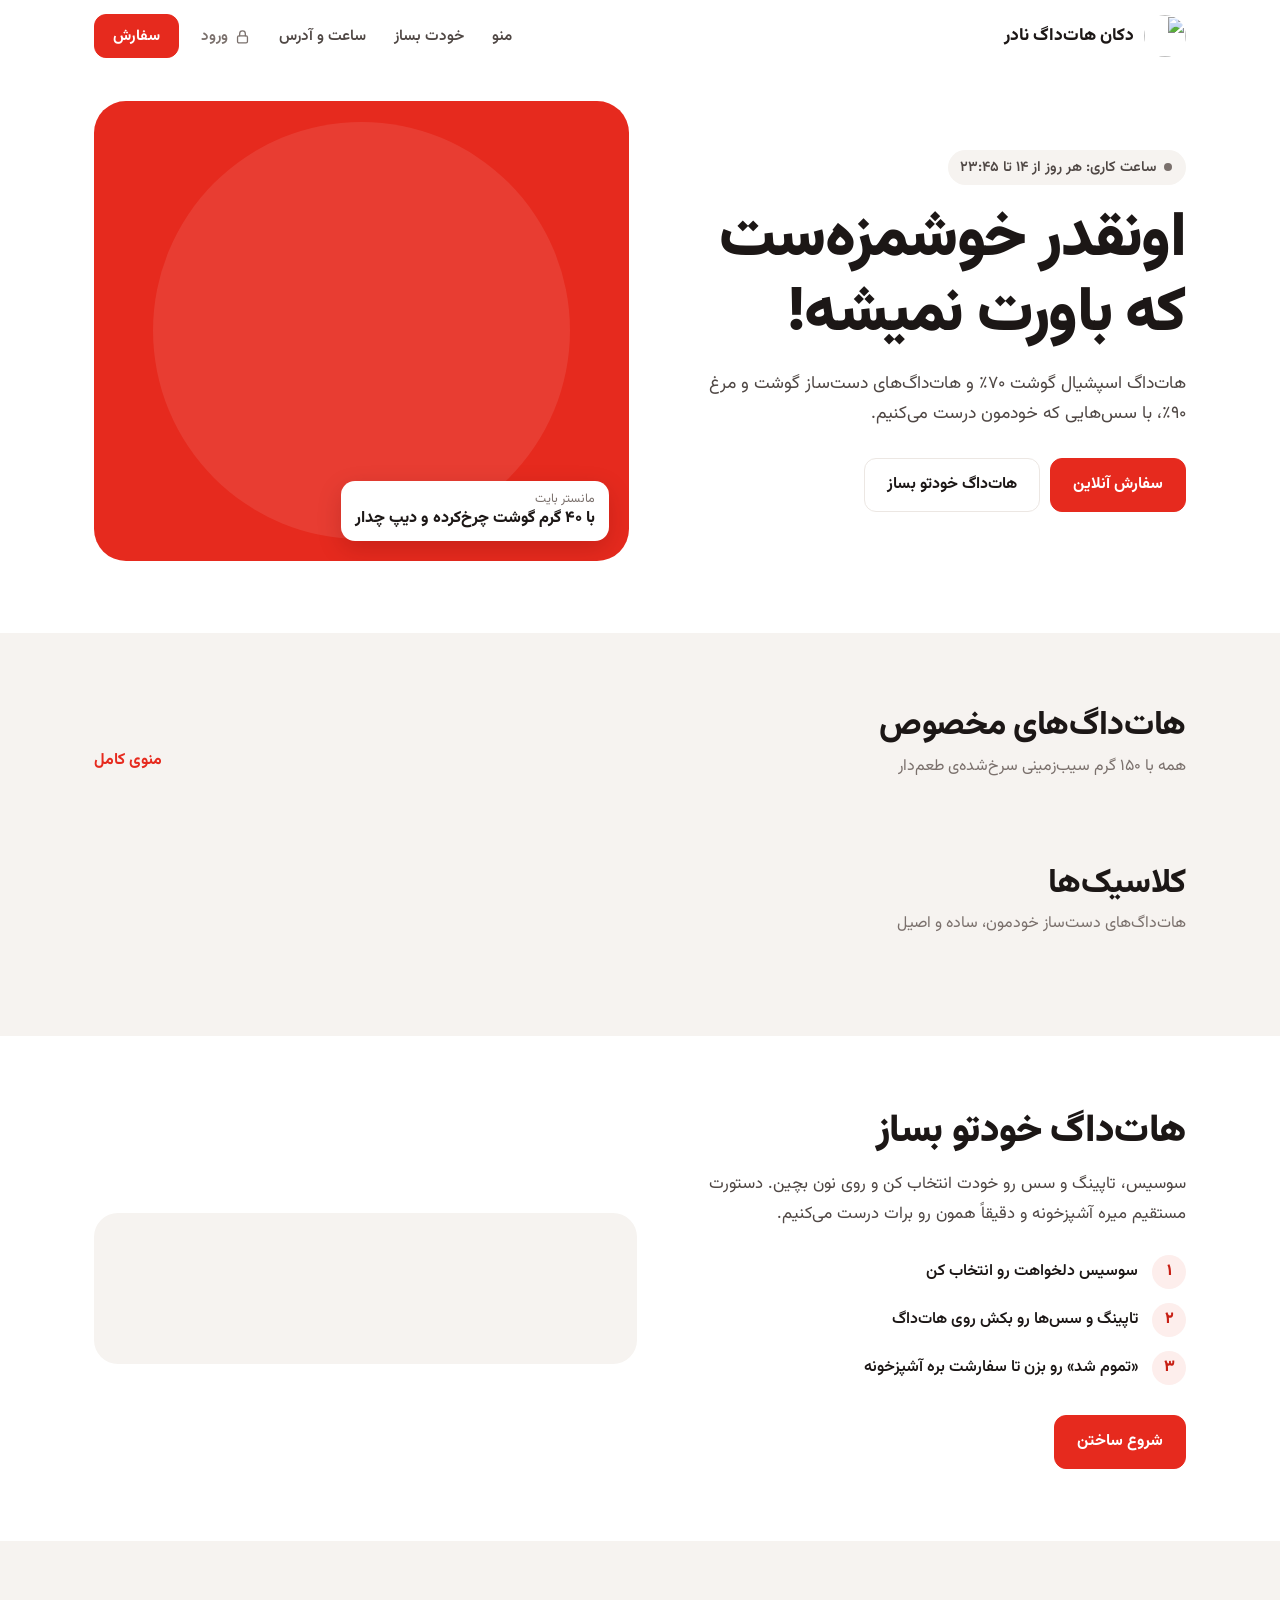
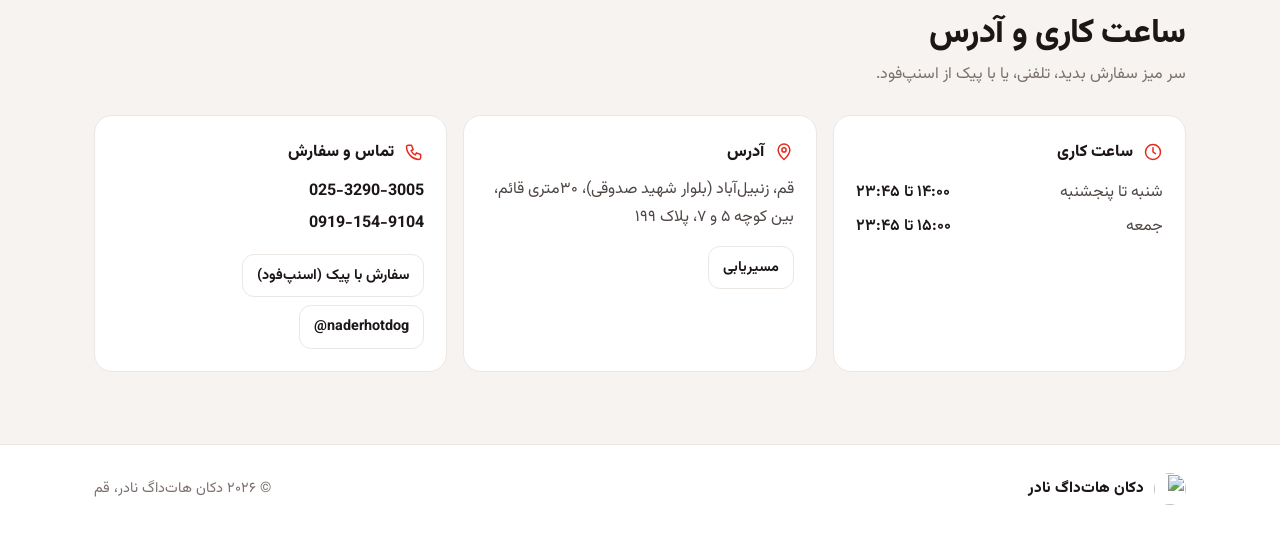
==== public/index.html @ ff84153f "New minimal modern design Co-Authored-By: Claude Opus 5.5 <noreply@anthropic.com> Claude-Session: h" ====
<!doctype html>
<html lang="fa" dir="rtl">
<head>
<meta charset="utf-8">
<meta name="viewport" content="width=device-width, initial-scale=1">
<title>دکان هات‌داگ نادر | Nader Hotdog Shop — قم</title>
<meta name="description" content="دکان هات‌داگ نادر، قم — اسموک داگ، چدار اسلم، مانستر بایت، لاوا داگ و هات‌داگ‌های دست‌ساز گوشت ۹۰٪. منو، قیمت‌ها و سفارش آنلاین؛ هر روز از ساعت ۱۴.">
<meta name="theme-color" content="#ffffff">
<link rel="icon" href="/img/logo.png">
<link rel="preconnect" href="https://fonts.googleapis.com"><link rel="preconnect" href="https://fonts.gstatic.com" crossorigin>
<link href="https://fonts.googleapis.com/css2?family=Vazirmatn:wght@400;500;600;700;800;900&display=swap" rel="stylesheet">
<style>
  :root{--red:#E62A1E;--red-d:#C71F14;--red-50:#FDEEEC;--ink:#1C1716;--ink-2:#4F4744;--muted:#7A706C;--line:#ECE7E3;--surface:#F6F3F0;--bg:#fff;--green:#1F8A4C}
  *{box-sizing:border-box;margin:0;padding:0}
  html{scroll-behavior:smooth;scroll-padding-top:80px}
  body{font-family:"Vazirmatn",system-ui,sans-serif;background:var(--bg);color:var(--ink);line-height:1.75;-webkit-font-smoothing:antialiased;overflow-x:clip}
  a{color:inherit}
  :focus-visible{outline:2px solid var(--red);outline-offset:3px;border-radius:8px}
  .wrap{max-width:1140px;margin:0 auto;padding:0 24px}
  svg.i{width:20px;height:20px;flex:none;fill:none;stroke:currentColor;stroke-width:1.8;stroke-linecap:round;stroke-linejoin:round}

  /* header */
  header{position:sticky;top:0;z-index:30;background:rgba(255,255,255,.9);backdrop-filter:saturate(1.4) blur(12px);-webkit-backdrop-filter:saturate(1.4) blur(12px);border-bottom:1px solid transparent;transition:border-color .2s}
  header.scrolled{border-bottom-color:var(--line)}
  header .wrap{display:flex;align-items:center;justify-content:space-between;height:72px;gap:16px}
  .logo{display:flex;align-items:center;gap:10px;text-decoration:none;font-weight:800;font-size:1.08rem;white-space:nowrap}
  .logo img{width:42px;height:42px;border-radius:50%}
  nav{display:flex;gap:4px;align-items:center}
  nav a{text-decoration:none;font-weight:600;font-size:.95rem;color:var(--ink-2);padding:8px 12px;border-radius:10px;white-space:nowrap}
  nav a:hover{color:var(--ink);background:var(--surface)}
  nav .signin{display:inline-flex;align-items:center;gap:6px;color:var(--muted)}
  nav .signin svg{width:17px;height:17px}

  .btn{display:inline-flex;align-items:center;justify-content:center;gap:8px;text-decoration:none;font-weight:700;font-size:1rem;border-radius:12px;padding:12px 22px;min-height:48px;border:1px solid var(--line);background:var(--bg);color:var(--ink);transition:background .15s,border-color .15s,transform .1s;white-space:nowrap}
  .btn:hover{background:var(--surface);border-color:#DDD5CF}
  .btn:active{transform:scale(.98)}
  .btn.fill{background:var(--red);border-color:var(--red);color:#fff}
  .btn.fill:hover{background:var(--red-d);border-color:var(--red-d)}
  nav .btn{min-height:40px;padding:8px 18px;font-size:.95rem;margin-inline-start:6px;color:#fff}
  @media (max-width:860px){nav a.nl{display:none}}
  @media (max-width:520px){nav .signin span{display:none} .logo{font-size:.98rem} .logo img{width:36px;height:36px} .wrap{padding:0 16px}}

  /* hero */
  .hero{padding:28px 0 72px}
  .hero .wrap{display:grid;grid-template-columns:1fr 1.05fr;gap:48px;align-items:center}
  .status{display:inline-flex;align-items:center;gap:8px;font-weight:600;font-size:.9rem;color:var(--ink-2);background:var(--surface);border-radius:999px;padding:5px 14px 5px 12px}
  .status i{width:8px;height:8px;border-radius:50%;background:var(--muted);flex:none}
  .status.open i{background:var(--green);box-shadow:0 0 0 4px rgba(31,138,76,.15)}
  .hero h1{font-size:clamp(2.3rem,5vw,3.9rem);font-weight:900;line-height:1.2;letter-spacing:-.02em;margin:18px 0 16px}
  .hero p{font-size:1.1rem;color:var(--ink-2);max-width:31em}
  .hero .btns{display:flex;gap:10px;flex-wrap:wrap;margin-top:28px}
  .hero-art{position:relative;background:var(--red);border-radius:32px;aspect-ratio:1/0.86;overflow:hidden;display:flex;align-items:center;justify-content:center}
  .hero-art::before{content:"";position:absolute;width:78%;aspect-ratio:1;border-radius:50%;background:rgba(255,255,255,.09)}
  .hero-art svg{position:relative;width:108%;max-width:none;transform:rotate(-14deg);filter:drop-shadow(0 18px 18px rgba(80,0,0,.28))}
  .hero-art .tag{position:absolute;bottom:20px;inset-inline-start:20px;background:#fff;border-radius:14px;padding:10px 14px;line-height:1.4;box-shadow:0 8px 24px rgba(80,0,0,.2)}
  .hero-art .tag small{display:block;color:var(--muted);font-size:.78rem}
  .hero-art .tag b{font-weight:800}
  @media (max-width:860px){
    .hero{padding-top:12px}
    .hero .wrap{grid-template-columns:1fr;gap:28px}
    .hero-art{order:-1;border-radius:24px}
    .hero .btns .btn{flex:1}
  }

  /* sections */
  section{padding:72px 0}
  .shead{display:flex;align-items:flex-end;justify-content:space-between;gap:8px 16px;margin-bottom:26px;flex-wrap:wrap}
  .shead h2{font-size:clamp(1.6rem,3vw,2.1rem);font-weight:800;letter-spacing:-.01em;line-height:1.3}
  .shead p{color:var(--muted);margin-top:4px}
  .more{display:inline-flex;align-items:center;gap:6px;text-decoration:none;font-weight:700;color:var(--red);white-space:nowrap;padding:6px 0}
  .more:hover{text-decoration:underline}
  .alt{background:var(--surface)}

  .dogs{display:grid;grid-template-columns:repeat(4,1fr);gap:20px}
  @media (max-width:1000px){.dogs{grid-template-columns:repeat(3,1fr)}}
  @media (max-width:720px){.dogs{grid-template-columns:repeat(2,1fr);gap:12px}}
  .dog{display:flex;flex-direction:column;text-decoration:none;background:var(--bg);border-radius:18px;padding:10px;border:1px solid var(--line);transition:border-color .15s,box-shadow .2s}
  .dog:hover{border-color:#DDD5CF;box-shadow:0 10px 30px rgba(28,23,22,.07)}
  .alt .dog{border-color:transparent}
  .pic{background:var(--surface);border-radius:12px;aspect-ratio:4/3;display:flex;align-items:center;justify-content:center;overflow:hidden}
  .alt .pic{background:#FBF1EF}
  .pic svg{width:112%;max-width:none;transform:rotate(-16deg)}
  .dog h3{font-size:1.08rem;font-weight:800;margin:12px 4px 2px}
  .dog .tops{color:var(--muted);font-size:.86rem;line-height:1.7;margin:0 4px;flex:1}
  .dog .price{font-weight:700;margin:10px 4px 2px;font-size:.98rem}
  .dog.soldout{opacity:.5}
  .dog.soldout .price{color:var(--muted)}
  @media (max-width:520px){.dog{padding:8px;border-radius:14px}.dog h3{font-size:.98rem}.dog .tops{font-size:.8rem}.dog .price{font-size:.9rem}}

  /* build your own */
  .builder .wrap{display:grid;grid-template-columns:1fr 1.1fr;gap:56px;align-items:center}
  .builder h2{font-size:clamp(1.7rem,3.2vw,2.4rem);font-weight:900;line-height:1.3;letter-spacing:-.01em}
  .builder .lead{color:var(--ink-2);margin-top:12px;font-size:1.05rem}
  .steps{list-style:none;display:grid;gap:14px;margin:26px 0 30px;counter-reset:s}
  .steps li{display:flex;gap:14px;align-items:center;font-weight:600;counter-increment:s}
  .steps li::before{content:counter(s,persian);flex:none;width:34px;height:34px;border-radius:50%;background:var(--red-50);color:var(--red-d);font-weight:800;display:flex;align-items:center;justify-content:center}
  .board{position:relative;background:var(--surface);border-radius:24px;padding:28px 18px 18px}
  .board svg{width:100%;display:block}
  .board .now{text-align:center;font-weight:700;font-size:.95rem;color:var(--ink-2);min-height:1.7em;margin-top:6px}
  .chips{display:flex;flex-wrap:wrap;gap:6px;justify-content:center;margin-top:10px;min-height:64px;align-content:flex-start}
  .chips span{background:var(--bg);border-radius:999px;padding:3px 12px;font-weight:600;font-size:.8rem;color:var(--ink-2);animation:pop .3s ease-out}
  @keyframes pop{from{transform:translateY(4px);opacity:0}to{transform:none;opacity:1}}
  .drop{animation:drop .45s cubic-bezier(.3,1.4,.5,1)}
  @keyframes drop{0%{transform:translateY(-60px);opacity:0}100%{transform:none;opacity:1}}
  .squeeze{stroke-dasharray:900;stroke-dashoffset:900;animation:sq .8s ease-out forwards}
  @keyframes sq{to{stroke-dashoffset:0}}
  @media (max-width:860px){.builder .wrap{grid-template-columns:1fr;gap:28px}.builder .b-stage{order:-1}.builder .btn{width:100%}}

  /* visit */
  .visit{display:grid;grid-template-columns:repeat(3,1fr);gap:16px}
  @media (max-width:860px){.visit{grid-template-columns:1fr}}
  .visit > div{border:1px solid var(--line);border-radius:18px;padding:22px}
  .visit h3{display:flex;align-items:center;gap:10px;font-size:1.02rem;font-weight:800;margin-bottom:10px}
  .visit h3 svg{color:var(--red)}
  .visit p{color:var(--ink-2)}
  .visit table{border-collapse:collapse;width:100%;color:var(--ink-2)}
  .visit td{padding:3px 0}
  .visit td:last-child{text-align:left;font-weight:600;color:var(--ink)}
  .visit tr.today td{color:var(--red-d);font-weight:700}
  .visit a.l{color:var(--ink);font-weight:700;text-decoration:none;display:inline-block;padding:2px 0}
  .visit a.l:hover{color:var(--red)}
  .visit .acts{display:flex;gap:8px;flex-wrap:wrap;margin-top:14px}
  .visit .acts .btn{min-height:40px;padding:8px 14px;font-size:.9rem}

  footer{border-top:1px solid var(--line);padding:28px 0;color:var(--muted);font-size:.9rem}
  footer .wrap{display:flex;justify-content:space-between;align-items:center;gap:16px;flex-wrap:wrap}
  footer .logo{font-size:.95rem;color:var(--ink)}
  footer .logo img{width:32px;height:32px}
  footer nav a{font-size:.88rem;padding:4px 8px}

  /* phone: always-visible order button */
  .mobile-cta{display:none}
  @media (max-width:860px){
    .mobile-cta{display:flex;position:fixed;inset-inline:12px;bottom:12px;z-index:40;box-shadow:0 10px 30px rgba(198,31,20,.3);border-radius:14px;min-height:54px;font-size:1.05rem;transform:translateY(130%);transition:transform .25s}
    .mobile-cta.show{transform:none}
    body{padding-bottom:76px}
  }
  @media (prefers-reduced-motion:reduce){*{animation:none!important;transition:none!important}.squeeze{stroke-dashoffset:0}html{scroll-behavior:auto}}
</style>
</head>
<body>

<header id="hdr">
  <div class="wrap">
    <a class="logo" href="/"><img src="/img/logo.png" alt="">دکان هات‌داگ نادر</a>
    <nav aria-label="منوی اصلی">
      <a class="nl" href="#dogs">منو</a>
      <a class="nl" href="#build">خودت بساز</a>
      <a class="nl" href="#visit">ساعت و آدرس</a>
      <a class="signin" href="/panel" title="ورود کارکنان"><svg class="i" viewBox="0 0 24 24"><rect x="5" y="11" width="14" height="10" rx="2"/><path d="M8 11V8a4 4 0 0 1 8 0v3"/></svg><span>ورود</span></a>
      <a class="btn fill" href="/menu">سفارش</a>
    </nav>
  </div>
</header>

<main>
<section class="hero">
  <div class="wrap">
    <div>
      <span class="status" id="status"><i></i><span>ساعت کاری: هر روز از ۱۴ تا ۲۳:۴۵</span></span>
      <h1>اونقدر خوشمزه‌ست که باورت نمیشه!</h1>
      <p>هات‌داگ اسپشیال گوشت ۷۰٪ و هات‌داگ‌های دست‌ساز گوشت و مرغ ۹۰٪، با سس‌هایی که خودمون درست می‌کنیم.</p>
      <div class="btns">
        <a class="btn fill" href="/menu">سفارش آنلاین</a>
        <a class="btn" href="/build">هات‌داگ خودتو بساز</a>
      </div>
    </div>
    <div class="hero-art" aria-hidden="true">
      <div id="heroDog"></div>
      <div class="tag"><small>مانستر بایت</small><b id="heroPrice">با ۴۰ گرم گوشت چرخ‌کرده و دیپ چدار</b></div>
    </div>
  </div>
</section>

<section class="alt" id="dogs">
  <div class="wrap">
    <div class="shead">
      <div><h2>هات‌داگ‌های مخصوص</h2><p>همه با ۱۵۰ گرم سیب‌زمینی سرخ‌شده‌ی طعم‌دار</p></div>
      <a class="more" href="/menu?view=1">منوی کامل</a>
    </div>
    <div class="dogs" id="dogGrid"></div>
    <div class="shead" style="margin-top:56px">
      <div><h2>کلاسیک‌ها</h2><p>هات‌داگ‌های دست‌ساز خودمون، ساده و اصیل</p></div>
    </div>
    <div class="dogs" id="classicGrid"></div>
  </div>
</section>

<section class="builder" id="build">
  <div class="wrap">
    <div>
      <h2>هات‌داگ خودتو بساز</h2>
      <p class="lead">سوسیس، تاپینگ و سس رو خودت انتخاب کن و روی نون بچین. دستورت مستقیم میره آشپزخونه و دقیقاً همون رو برات درست می‌کنیم.</p>
      <ol class="steps">
        <li>سوسیس دلخواهت رو انتخاب کن</li>
        <li>تاپینگ و سس‌ها رو بکش روی هات‌داگ</li>
        <li>«تموم شد» رو بزن تا سفارشت بره آشپزخونه</li>
      </ol>
      <a class="btn fill" href="/build">شروع ساختن</a>
    </div>
    <div class="b-stage" aria-hidden="true">
      <div class="board"><div id="liveDog"></div><div class="now" id="liveNow"></div><div class="chips" id="liveChips"></div></div>
    </div>
  </div>
</section>

<section class="alt" id="visit">
  <div class="wrap">
    <div class="shead"><div><h2>ساعت کاری و آدرس</h2><p>سر میز سفارش بدید، تلفنی، یا با پیک از اسنپ‌فود.</p></div></div>
    <div class="visit">
      <div style="background:#fff">
        <h3><svg class="i" viewBox="0 0 24 24"><circle cx="12" cy="12" r="9"/><path d="M12 7v5l3 2"/></svg>ساعت کاری</h3>
        <table><tr data-d="sat-thu"><td>شنبه تا پنجشنبه</td><td>۱۴:۰۰ تا ۲۳:۴۵</td></tr><tr data-d="fri"><td>جمعه</td><td>۱۵:۰۰ تا ۲۳:۴۵</td></tr></table>
      </div>
      <div style="background:#fff">
        <h3><svg class="i" viewBox="0 0 24 24"><path d="M12 21s-7-6.2-7-11.5A7 7 0 0 1 19 9.5C19 14.8 12 21 12 21z"/><circle cx="12" cy="9.5" r="2.5"/></svg>آدرس</h3>
        <p>قم، زنبیل‌آباد (بلوار شهید صدوقی)، ۳۰متری قائم، بین کوچه ۵ و ۷، پلاک ۱۹۹</p>
        <div class="acts"><a class="btn" href="https://www.google.com/maps/search/?api=1&query=%D9%82%D9%85%D8%8C+%D8%A8%D9%84%D9%88%D8%A7%D8%B1+%D8%B4%D9%87%DB%8C%D8%AF+%D8%B5%D8%AF%D9%88%D9%82%DB%8C%D8%8C+%DB%B3%DB%B0%D9%85%D8%AA%D8%B1%DB%8C+%D9%82%D8%A7%D8%A6%D9%85" target="_blank" rel="noopener">مسیریابی</a></div>
      </div>
      <div style="background:#fff">
        <h3><svg class="i" viewBox="0 0 24 24"><path d="M5 4h4l2 5-2.5 1.5a11 11 0 0 0 5 5L15 13l5 2v4a2 2 0 0 1-2 2A16 16 0 0 1 3 6a2 2 0 0 1 2-2"/></svg>تماس و سفارش</h3>
        <a class="l" href="tel:02532903005" dir="ltr">025-3290-3005</a><br>
        <a class="l" href="tel:09191549104" dir="ltr">0919-154-9104</a>
        <div class="acts">
          <a class="btn" href="https://snappfood.ir/restaurant/menu/%D9%87%D8%A7%D8%AA_%D8%AF%D8%A7%DA%AF_%D9%86%D8%A7%D8%AF%D8%B1-r-xdw1n2/" target="_blank" rel="noopener">سفارش با پیک (اسنپ‌فود)</a>
          <a class="btn" href="https://instagram.com/naderhotdog" target="_blank" rel="noopener" dir="ltr">@naderhotdog</a>
        </div>
      </div>
    </div>
  </div>
</section>
</main>

<footer>
  <div class="wrap">
    <a class="logo" href="/"><img src="/img/logo.png" alt="">دکان هات‌داگ نادر</a>
    <span>© ۲۰۲۶ دکان هات‌داگ نادر، قم</span>
  </div>
</footer>

<a class="btn fill mobile-cta" id="mcta" href="/menu">دیدن منو و سفارش</a>

<script src="/dogart.js"></script>
<script>
(async function(){
  const fa = n => String(n).replace(/\d/g, d => '۰۱۲۳۴۵۶۷۸۹'[d]);
  const D = DogArt;
  document.getElementById('heroDog').innerHTML = D.svg(D.look('monsterbite'));

  // header line + phone order button appear once the page is scrolled
  const hdr = document.getElementById('hdr'), mcta = document.getElementById('mcta');
  const onScroll = () => { hdr.classList.toggle('scrolled', scrollY > 8); mcta.classList.toggle('show', scrollY > 420); };
  addEventListener('scroll', onScroll, { passive: true }); onScroll();

  // open / closed right now (Qom time). Sat–Thu 14:00–23:45, Fri 15:00–23:45
  (function(){
    try {
      const p = Object.fromEntries(new Intl.DateTimeFormat('en-US', { timeZone: 'Asia/Tehran', weekday: 'short', hour: '2-digit', minute: '2-digit', hourCycle: 'h23' }).formatToParts(new Date()).map(x => [x.type, x.value]));
      const fri = p.weekday === 'Fri', m = (+p.hour) * 60 + (+p.minute), open = fri ? 900 : 840, close = 1425;
      const el = document.getElementById('status'), t = el.querySelector('span');
      document.querySelector(`.visit tr[data-d="${fri ? 'fri' : 'sat-thu'}"]`).classList.add('today');
      if (m >= open && m < close) { el.classList.add('open'); t.textContent = 'الان بازیم، تا ساعت ۲۳:۴۵'; }
      else t.textContent = m < open ? `امروز از ساعت ${fa(fri ? 15 : 14)} باز می‌کنیم` : 'الان بسته‌ایم؛ فردا از ساعت ۱۴ (جمعه‌ها ۱۵)';
    } catch(e) {}
  })();

  // ---- live "build your own" demo ----
  (function live(){
    const box = document.getElementById('liveDog'), now = document.getElementById('liveNow'), chips = document.getElementById('liveChips');
    const NAMES = { plain: 'نان مخصوص هات‌داگ', regular: 'هات‌داگ اسپشیال ۷۰٪', beef: 'دست‌ساز گوسفندی ۹۰٪', chicken: 'مرغ دست‌ساز ۹۰٪', cheesy: 'مرغ پنیری',
      bacon: 'بیکن', pepperoni: 'پپرونی', mince: 'گوشت چرخ‌کرده', mozzarella: 'موزارلا دودی', pizzacheese: 'پنیر پیتزا', caramelonion: 'پیاز کاراملی',
      house: 'سس دست‌ساز', cheddar: 'دیپ چدار', bbq: 'سس باربیکیو', mustard: 'سس خردل', pickle: 'سس خیارشور', jalapeno: 'سس هالاپینو' };
    const TOPS = ['bacon', 'pepperoni', 'mince', 'mozzarella', 'pizzacheese', 'caramelonion'], SAUCE = ['house', 'cheddar', 'bbq', 'mustard', 'pickle', 'jalapeno'];
    const pickN = (arr, n) => arr.slice().sort(() => Math.random() - .5).slice(0, n);
    const reduce = matchMedia('(prefers-reduced-motion: reduce)').matches;
    let recipe, step, timer;
    const newRecipe = () => ({ bun: 'plain', sausage: pickN(['regular', 'regular', 'beef', 'chicken', 'cheesy'], 1)[0],
      layers: pickN(TOPS, 2 + (Math.random() * 2 | 0)).concat(pickN(SAUCE, 1 + (Math.random() * 2 | 0))) });
    function draw(k){
      const id = 'L', r = recipe;
      let o = D.defs(r.bun, k < 0 ? 'regular' : r.sausage, id) + '<ellipse cx="200" cy="220" rx="170" ry="9" fill="#000" opacity=".1"/>' + D.bunBack(r.bun, id);
      if (k >= 0) o += `<g class="${k === 0 ? 'drop' : ''}">${D.sausageArt(r.sausage, id)}</g>`;
      const shown = r.layers.slice(0, Math.max(0, k));
      D.layout(shown).forEach((p, i) => { const last = i === shown.length - 1, isS = D.SAUCES.has(p.id);
        o += `<g class="${last && !isS ? 'drop' : ''}">${D.piece(p.id, p.x, p.y, i * 17 + 5, null, last && isS)}</g>`; });
      o += D.bunFront(r.bun, id);
      box.innerHTML = `<svg viewBox="0 40 400 192" xmlns="http://www.w3.org/2000/svg">${o}</svg>`;
    }
    function tick(){
      if (step === -1) { recipe = newRecipe(); chips.innerHTML = ''; }
      const total = recipe.layers.length;
      draw(step);
      const key = step === -1 ? recipe.bun : step === 0 ? recipe.sausage : recipe.layers[step - 1];
      now.textContent = step > total ? 'آماده‌ست!' : NAMES[key];
      if (step <= total) chips.insertAdjacentHTML('beforeend', `<span>${NAMES[key]}</span>`);
      step = step > total ? -1 : step + 1;
      timer = setTimeout(tick, step === -1 ? 2600 : 1000);
    }
    recipe = newRecipe();
    if (reduce) { draw(recipe.layers.length); return; }
    step = -1; tick();
    document.addEventListener('visibilitychange', () => { clearTimeout(timer); if (!document.hidden) timer = setTimeout(tick, 600); });
  })();

  let menu;
  try { menu = await (await fetch('/api/menu')).json(); } catch(e) { return; }
  const money = p => fa(p.toLocaleString('en-US')).replace(/,/g, '٬') + ' ' + (menu.currency || 'تومان');
  // Short topping list: drop what every sandwich has (bread, fries, the base hotdog).
  const tops = d => (d.desc || '').split('،').map(x => x.trim().replace(/^[۰-۹0-9]+ ?گرم /, '').replace(/^یک عدد /, ''))
    .filter(x => x && !/^(نان|سیب|هات[‌ ]?داگ اسپشیال|هات[‌ ]?داگ سرخ|سوسیس هات)/.test(x)).join('، ');
  const card = d => { const off = d.available === false;
    return `<a class="dog ${off ? 'soldout' : ''}" href="/menu?view=1#c-${d.cat}">
      <div class="pic">${D.svg(D.look(d.id))}</div>
      <h3>${d.name}</h3><div class="tops">${tops(d)}</div>
      <div class="price">${off ? 'فعلاً تموم شده' : d.price ? money(d.price) : ''}</div></a>`; };
  const of = c => menu.items.filter(i => i.cat === c);
  const mb = menu.items.find(i => i.id === 'monsterbite'); if (mb && mb.price && mb.available !== false) document.getElementById('heroPrice').textContent = money(mb.price);
  const specials = of('special').length ? of('special') : menu.items.filter(i => i.cat === 'hotdog');
  document.getElementById('dogGrid').innerHTML = specials.map(card).join('');
  const classics = of('classic');
  if (classics.length) document.getElementById('classicGrid').innerHTML = classics.map(card).join('');
  else { document.getElementById('classicGrid').previousElementSibling.remove(); document.getElementById('classicGrid').remove(); }
})();
</script>
</body>
</html>
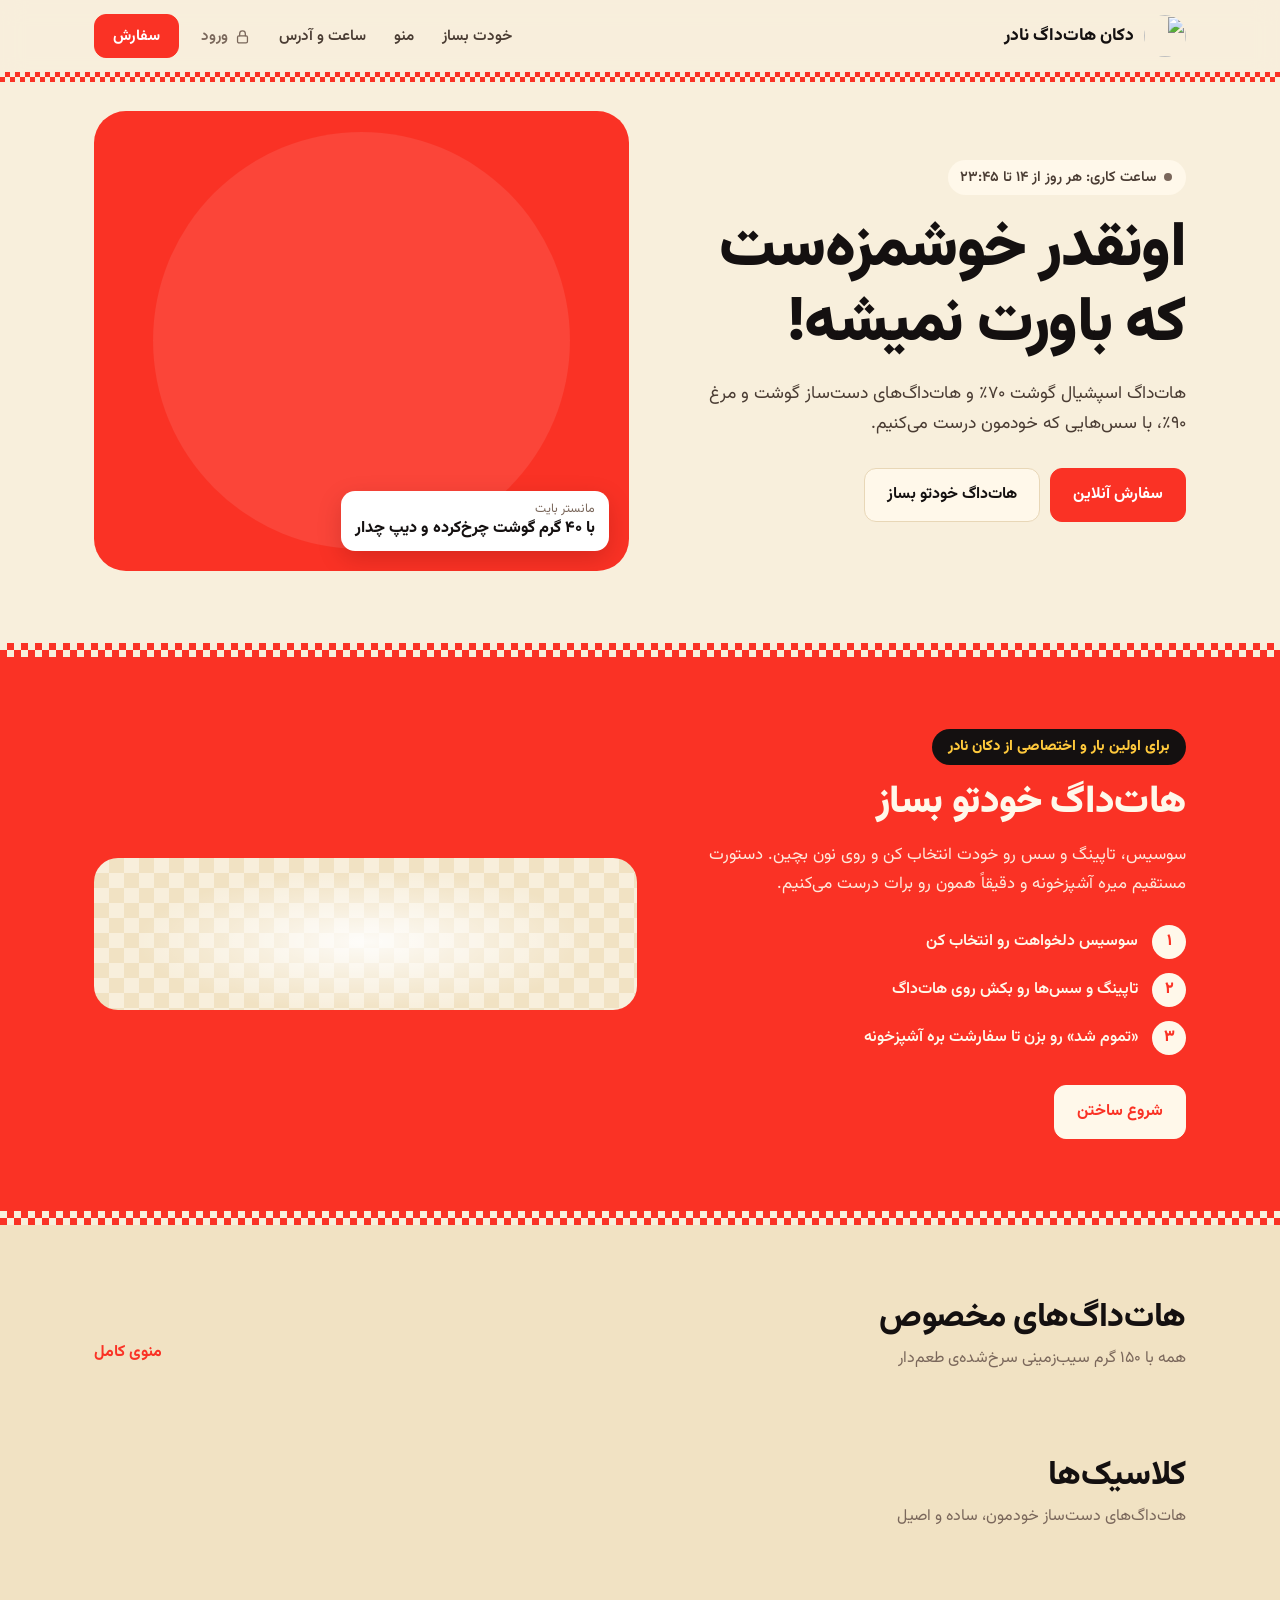
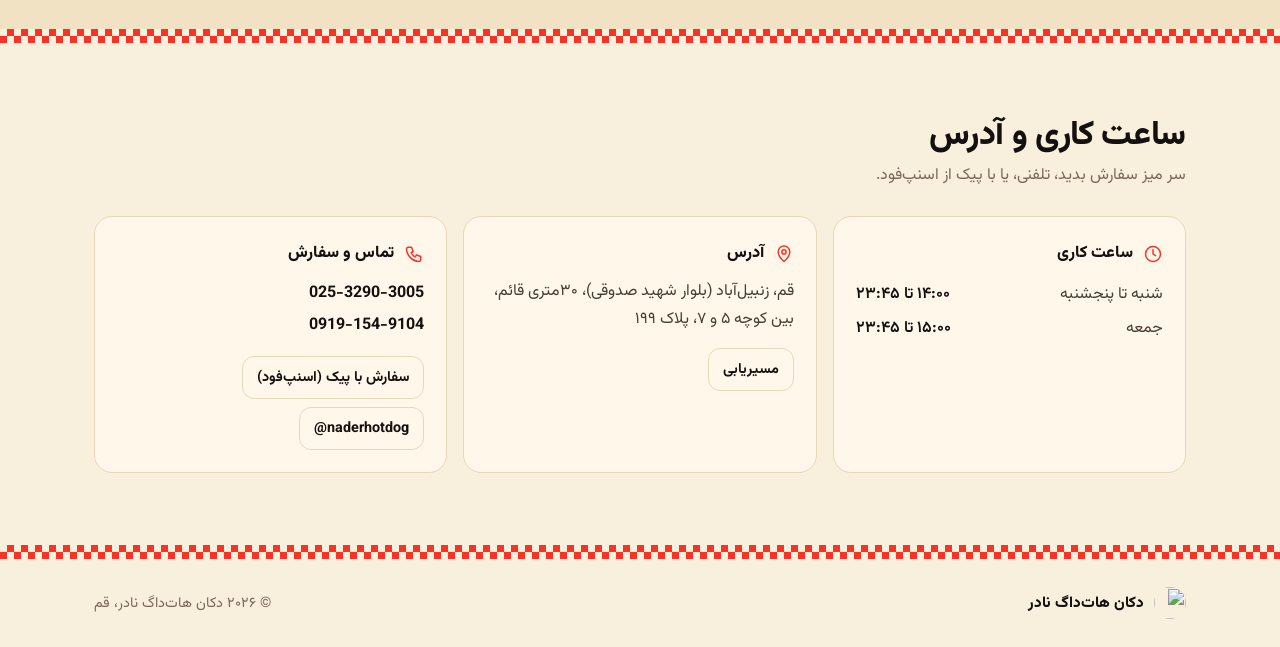
==== commit d59eee82: "Bring back cream + checker theme; build-your-own before menu Co-Authored-By: Claude Opus 5.5 <norepl" ====
--- a/public/index.html
+++ b/public/index.html
@@ -10,7 +10,8 @@
 <link rel="preconnect" href="https://fonts.googleapis.com"><link rel="preconnect" href="https://fonts.gstatic.com" crossorigin>
 <link href="https://fonts.googleapis.com/css2?family=Vazirmatn:wght@400;500;600;700;800;900&display=swap" rel="stylesheet">
 <style>
-  :root{--red:#E62A1E;--red-d:#C71F14;--red-50:#FDEEEC;--ink:#1C1716;--ink-2:#4F4744;--muted:#7A706C;--line:#ECE7E3;--surface:#F6F3F0;--bg:#fff;--green:#1F8A4C}
+  :root{--red:#FA3225;--red-d:#D9241A;--red-50:#FFE1D9;--ink:#141010;--ink-2:#4A3C33;--muted:#7A675B;--line:#E8D7B7;--surface:#F1E2C3;--bg:#F8EFDC;--paper:#FFF8EA;--green:#1F8A4C;--yellow:#FFC93C}
+  .checker{height:14px;background:repeating-conic-gradient(var(--red) 0 25%,var(--bg) 0 50%) 0 0/14px 14px}
   *{box-sizing:border-box;margin:0;padding:0}
   html{scroll-behavior:smooth;scroll-padding-top:80px}
   body{font-family:"Vazirmatn",system-ui,sans-serif;background:var(--bg);color:var(--ink);line-height:1.75;-webkit-font-smoothing:antialiased;overflow-x:clip}
@@ -20,19 +21,20 @@
   svg.i{width:20px;height:20px;flex:none;fill:none;stroke:currentColor;stroke-width:1.8;stroke-linecap:round;stroke-linejoin:round}
 
   /* header */
-  header{position:sticky;top:0;z-index:30;background:rgba(255,255,255,.9);backdrop-filter:saturate(1.4) blur(12px);-webkit-backdrop-filter:saturate(1.4) blur(12px);border-bottom:1px solid transparent;transition:border-color .2s}
-  header.scrolled{border-bottom-color:var(--line)}
+  header{position:sticky;top:0;z-index:30;background:rgba(248,239,220,.94);backdrop-filter:saturate(1.4) blur(12px);-webkit-backdrop-filter:saturate(1.4) blur(12px);border-bottom:1px solid transparent;transition:border-color .2s}
+  header.scrolled{border-bottom-color:transparent}
+  header .checker{height:10px;background-size:10px 10px}
   header .wrap{display:flex;align-items:center;justify-content:space-between;height:72px;gap:16px}
   .logo{display:flex;align-items:center;gap:10px;text-decoration:none;font-weight:800;font-size:1.08rem;white-space:nowrap}
   .logo img{width:42px;height:42px;border-radius:50%}
   nav{display:flex;gap:4px;align-items:center}
   nav a{text-decoration:none;font-weight:600;font-size:.95rem;color:var(--ink-2);padding:8px 12px;border-radius:10px;white-space:nowrap}
-  nav a:hover{color:var(--ink);background:var(--surface)}
+  nav a:hover{color:var(--red)}
   nav .signin{display:inline-flex;align-items:center;gap:6px;color:var(--muted)}
   nav .signin svg{width:17px;height:17px}
 
-  .btn{display:inline-flex;align-items:center;justify-content:center;gap:8px;text-decoration:none;font-weight:700;font-size:1rem;border-radius:12px;padding:12px 22px;min-height:48px;border:1px solid var(--line);background:var(--bg);color:var(--ink);transition:background .15s,border-color .15s,transform .1s;white-space:nowrap}
-  .btn:hover{background:var(--surface);border-color:#DDD5CF}
+  .btn{display:inline-flex;align-items:center;justify-content:center;gap:8px;text-decoration:none;font-weight:700;font-size:1rem;border-radius:12px;padding:12px 22px;min-height:48px;border:1px solid var(--line);background:var(--paper);color:var(--ink);transition:background .15s,border-color .15s,transform .1s;white-space:nowrap}
+  .btn:hover{background:var(--surface);border-color:var(--line)}
   .btn:active{transform:scale(.98)}
   .btn.fill{background:var(--red);border-color:var(--red);color:#fff}
   .btn.fill:hover{background:var(--red-d);border-color:var(--red-d)}
@@ -43,7 +45,7 @@
   /* hero */
   .hero{padding:28px 0 72px}
   .hero .wrap{display:grid;grid-template-columns:1fr 1.05fr;gap:48px;align-items:center}
-  .status{display:inline-flex;align-items:center;gap:8px;font-weight:600;font-size:.9rem;color:var(--ink-2);background:var(--surface);border-radius:999px;padding:5px 14px 5px 12px}
+  .status{display:inline-flex;align-items:center;gap:8px;font-weight:600;font-size:.9rem;color:var(--ink-2);background:var(--paper);border-radius:999px;padding:5px 14px 5px 12px}
   .status i{width:8px;height:8px;border-radius:50%;background:var(--muted);flex:none}
   .status.open i{background:var(--green);box-shadow:0 0 0 4px rgba(31,138,76,.15)}
   .hero h1{font-size:clamp(2.3rem,5vw,3.9rem);font-weight:900;line-height:1.2;letter-spacing:-.02em;margin:18px 0 16px}
@@ -51,14 +53,16 @@
   .hero .btns{display:flex;gap:10px;flex-wrap:wrap;margin-top:28px}
   .hero-art{position:relative;background:var(--red);border-radius:32px;aspect-ratio:1/0.86;overflow:hidden;display:flex;align-items:center;justify-content:center}
   .hero-art::before{content:"";position:absolute;width:78%;aspect-ratio:1;border-radius:50%;background:rgba(255,255,255,.09)}
-  .hero-art svg{position:relative;width:108%;max-width:none;transform:rotate(-14deg);filter:drop-shadow(0 18px 18px rgba(80,0,0,.28))}
+  .hero-art #heroDog{position:relative;width:88%}
+  .hero-art svg{display:block;width:100%;transform:rotate(-14deg);filter:drop-shadow(0 18px 18px rgba(80,0,0,.28))}
   .hero-art .tag{position:absolute;bottom:20px;inset-inline-start:20px;background:#fff;border-radius:14px;padding:10px 14px;line-height:1.4;box-shadow:0 8px 24px rgba(80,0,0,.2)}
   .hero-art .tag small{display:block;color:var(--muted);font-size:.78rem}
   .hero-art .tag b{font-weight:800}
   @media (max-width:860px){
     .hero{padding-top:12px}
     .hero .wrap{grid-template-columns:1fr;gap:28px}
-    .hero-art{order:-1;border-radius:24px}
+    .hero-art{order:-1;border-radius:24px;aspect-ratio:16/10;max-height:440px;width:100%}
+    .hero-art #heroDog{width:min(88%,560px)}
     .hero .btns .btn{flex:1}
   }
 
@@ -74,11 +78,11 @@
   .dogs{display:grid;grid-template-columns:repeat(4,1fr);gap:20px}
   @media (max-width:1000px){.dogs{grid-template-columns:repeat(3,1fr)}}
   @media (max-width:720px){.dogs{grid-template-columns:repeat(2,1fr);gap:12px}}
-  .dog{display:flex;flex-direction:column;text-decoration:none;background:var(--bg);border-radius:18px;padding:10px;border:1px solid var(--line);transition:border-color .15s,box-shadow .2s}
-  .dog:hover{border-color:#DDD5CF;box-shadow:0 10px 30px rgba(28,23,22,.07)}
+  .dog{display:flex;flex-direction:column;text-decoration:none;background:var(--paper);border-radius:18px;padding:10px;border:1px solid var(--line);transition:border-color .15s,box-shadow .2s}
+  .dog:hover{border-color:var(--red);box-shadow:0 10px 30px rgba(28,23,22,.07)}
   .alt .dog{border-color:transparent}
   .pic{background:var(--surface);border-radius:12px;aspect-ratio:4/3;display:flex;align-items:center;justify-content:center;overflow:hidden}
-  .alt .pic{background:#FBF1EF}
+  .alt .pic{background:var(--bg)}
   .pic svg{width:112%;max-width:none;transform:rotate(-16deg)}
   .dog h3{font-size:1.08rem;font-weight:800;margin:12px 4px 2px}
   .dog .tops{color:var(--muted);font-size:.86rem;line-height:1.7;margin:0 4px;flex:1}
@@ -88,17 +92,22 @@
   @media (max-width:520px){.dog{padding:8px;border-radius:14px}.dog h3{font-size:.98rem}.dog .tops{font-size:.8rem}.dog .price{font-size:.9rem}}
 
   /* build your own */
+  .builder{background:var(--red);color:var(--paper)}
+  .builder .lead{color:var(--paper)!important;opacity:.92}
+  .builder .tag{display:inline-block;background:var(--ink);color:var(--yellow);font-weight:800;border-radius:999px;padding:5px 16px;font-size:.92rem;margin-bottom:14px}
+  .builder .btn.fill{background:var(--paper);border-color:var(--paper);color:var(--red)}
+  .builder .btn.fill:hover{background:#fff;border-color:#fff}
   .builder .wrap{display:grid;grid-template-columns:1fr 1.1fr;gap:56px;align-items:center}
   .builder h2{font-size:clamp(1.7rem,3.2vw,2.4rem);font-weight:900;line-height:1.3;letter-spacing:-.01em}
   .builder .lead{color:var(--ink-2);margin-top:12px;font-size:1.05rem}
   .steps{list-style:none;display:grid;gap:14px;margin:26px 0 30px;counter-reset:s}
   .steps li{display:flex;gap:14px;align-items:center;font-weight:600;counter-increment:s}
-  .steps li::before{content:counter(s,persian);flex:none;width:34px;height:34px;border-radius:50%;background:var(--red-50);color:var(--red-d);font-weight:800;display:flex;align-items:center;justify-content:center}
-  .board{position:relative;background:var(--surface);border-radius:24px;padding:28px 18px 18px}
+  .steps li::before{content:counter(s,persian);flex:none;width:34px;height:34px;border-radius:50%;background:var(--paper);color:var(--red);font-weight:800;display:flex;align-items:center;justify-content:center}
+  .board{position:relative;background:radial-gradient(ellipse at 50% 55%,rgba(255,255,255,.85) 0,rgba(255,255,255,0) 60%),repeating-conic-gradient(var(--surface) 0 25%,var(--bg) 0 50%) 0 0/30px 30px;border-radius:24px;padding:28px 18px 18px;color:var(--ink)}
   .board svg{width:100%;display:block}
   .board .now{text-align:center;font-weight:700;font-size:.95rem;color:var(--ink-2);min-height:1.7em;margin-top:6px}
   .chips{display:flex;flex-wrap:wrap;gap:6px;justify-content:center;margin-top:10px;min-height:64px;align-content:flex-start}
-  .chips span{background:var(--bg);border-radius:999px;padding:3px 12px;font-weight:600;font-size:.8rem;color:var(--ink-2);animation:pop .3s ease-out}
+  .chips span{background:var(--paper);border-radius:999px;padding:3px 12px;font-weight:600;font-size:.8rem;color:var(--ink-2);animation:pop .3s ease-out}
   @keyframes pop{from{transform:translateY(4px);opacity:0}to{transform:none;opacity:1}}
   .drop{animation:drop .45s cubic-bezier(.3,1.4,.5,1)}
   @keyframes drop{0%{transform:translateY(-60px);opacity:0}100%{transform:none;opacity:1}}
@@ -122,7 +131,7 @@
   .visit .acts{display:flex;gap:8px;flex-wrap:wrap;margin-top:14px}
   .visit .acts .btn{min-height:40px;padding:8px 14px;font-size:.9rem}
 
-  footer{border-top:1px solid var(--line);padding:28px 0;color:var(--muted);font-size:.9rem}
+  footer{padding:28px 0;color:var(--muted);font-size:.9rem}
   footer .wrap{display:flex;justify-content:space-between;align-items:center;gap:16px;flex-wrap:wrap}
   footer .logo{font-size:.95rem;color:var(--ink)}
   footer .logo img{width:32px;height:32px}
@@ -131,7 +140,7 @@
   /* phone: always-visible order button */
   .mobile-cta{display:none}
   @media (max-width:860px){
-    .mobile-cta{display:flex;position:fixed;inset-inline:12px;bottom:12px;z-index:40;box-shadow:0 10px 30px rgba(198,31,20,.3);border-radius:14px;min-height:54px;font-size:1.05rem;transform:translateY(130%);transition:transform .25s}
+    .mobile-cta{display:flex;position:fixed;inset-inline:12px;bottom:12px;z-index:40;box-shadow:0 10px 30px rgba(120,20,10,.3);border-radius:14px;min-height:54px;font-size:1.05rem;transform:translateY(130%);transition:transform .25s}
     .mobile-cta.show{transform:none}
     body{padding-bottom:76px}
   }
@@ -144,13 +153,14 @@
   <div class="wrap">
     <a class="logo" href="/"><img src="/img/logo.png" alt="">دکان هات‌داگ نادر</a>
     <nav aria-label="منوی اصلی">
+      <a class="nl" href="#build">خودت بساز</a>
       <a class="nl" href="#dogs">منو</a>
-      <a class="nl" href="#build">خودت بساز</a>
       <a class="nl" href="#visit">ساعت و آدرس</a>
       <a class="signin" href="/panel" title="ورود کارکنان"><svg class="i" viewBox="0 0 24 24"><rect x="5" y="11" width="14" height="10" rx="2"/><path d="M8 11V8a4 4 0 0 1 8 0v3"/></svg><span>ورود</span></a>
       <a class="btn fill" href="/menu">سفارش</a>
     </nav>
   </div>
+  <div class="checker"></div>
 </header>
 
 <main>
@@ -172,23 +182,11 @@
   </div>
 </section>
 
-<section class="alt" id="dogs">
-  <div class="wrap">
-    <div class="shead">
-      <div><h2>هات‌داگ‌های مخصوص</h2><p>همه با ۱۵۰ گرم سیب‌زمینی سرخ‌شده‌ی طعم‌دار</p></div>
-      <a class="more" href="/menu?view=1">منوی کامل</a>
-    </div>
-    <div class="dogs" id="dogGrid"></div>
-    <div class="shead" style="margin-top:56px">
-      <div><h2>کلاسیک‌ها</h2><p>هات‌داگ‌های دست‌ساز خودمون، ساده و اصیل</p></div>
-    </div>
-    <div class="dogs" id="classicGrid"></div>
-  </div>
-</section>
-
+<div class="checker"></div>
 <section class="builder" id="build">
   <div class="wrap">
     <div>
+      <span class="tag">برای اولین بار و اختصاصی از دکان نادر</span>
       <h2>هات‌داگ خودتو بساز</h2>
       <p class="lead">سوسیس، تاپینگ و سس رو خودت انتخاب کن و روی نون بچین. دستورت مستقیم میره آشپزخونه و دقیقاً همون رو برات درست می‌کنیم.</p>
       <ol class="steps">
@@ -203,21 +201,37 @@
     </div>
   </div>
 </section>
-
-<section class="alt" id="visit">
+<div class="checker"></div>
+
+<section class="alt" id="dogs">
+  <div class="wrap">
+    <div class="shead">
+      <div><h2>هات‌داگ‌های مخصوص</h2><p>همه با ۱۵۰ گرم سیب‌زمینی سرخ‌شده‌ی طعم‌دار</p></div>
+      <a class="more" href="/menu?view=1">منوی کامل</a>
+    </div>
+    <div class="dogs" id="dogGrid"></div>
+    <div class="shead" style="margin-top:56px">
+      <div><h2>کلاسیک‌ها</h2><p>هات‌داگ‌های دست‌ساز خودمون، ساده و اصیل</p></div>
+    </div>
+    <div class="dogs" id="classicGrid"></div>
+  </div>
+</section>
+<div class="checker"></div>
+
+<section id="visit">
   <div class="wrap">
     <div class="shead"><div><h2>ساعت کاری و آدرس</h2><p>سر میز سفارش بدید، تلفنی، یا با پیک از اسنپ‌فود.</p></div></div>
     <div class="visit">
-      <div style="background:#fff">
+      <div style="background:var(--paper)">
         <h3><svg class="i" viewBox="0 0 24 24"><circle cx="12" cy="12" r="9"/><path d="M12 7v5l3 2"/></svg>ساعت کاری</h3>
         <table><tr data-d="sat-thu"><td>شنبه تا پنجشنبه</td><td>۱۴:۰۰ تا ۲۳:۴۵</td></tr><tr data-d="fri"><td>جمعه</td><td>۱۵:۰۰ تا ۲۳:۴۵</td></tr></table>
       </div>
-      <div style="background:#fff">
+      <div style="background:var(--paper)">
         <h3><svg class="i" viewBox="0 0 24 24"><path d="M12 21s-7-6.2-7-11.5A7 7 0 0 1 19 9.5C19 14.8 12 21 12 21z"/><circle cx="12" cy="9.5" r="2.5"/></svg>آدرس</h3>
         <p>قم، زنبیل‌آباد (بلوار شهید صدوقی)، ۳۰متری قائم، بین کوچه ۵ و ۷، پلاک ۱۹۹</p>
         <div class="acts"><a class="btn" href="https://www.google.com/maps/search/?api=1&query=%D9%82%D9%85%D8%8C+%D8%A8%D9%84%D9%88%D8%A7%D8%B1+%D8%B4%D9%87%DB%8C%D8%AF+%D8%B5%D8%AF%D9%88%D9%82%DB%8C%D8%8C+%DB%B3%DB%B0%D9%85%D8%AA%D8%B1%DB%8C+%D9%82%D8%A7%D8%A6%D9%85" target="_blank" rel="noopener">مسیریابی</a></div>
       </div>
-      <div style="background:#fff">
+      <div style="background:var(--paper)">
         <h3><svg class="i" viewBox="0 0 24 24"><path d="M5 4h4l2 5-2.5 1.5a11 11 0 0 0 5 5L15 13l5 2v4a2 2 0 0 1-2 2A16 16 0 0 1 3 6a2 2 0 0 1 2-2"/></svg>تماس و سفارش</h3>
         <a class="l" href="tel:02532903005" dir="ltr">025-3290-3005</a><br>
         <a class="l" href="tel:09191549104" dir="ltr">0919-154-9104</a>
@@ -232,6 +246,7 @@
 </main>
 
 <footer>
+  <div class="checker" style="margin:-28px 0 28px"></div>
   <div class="wrap">
     <a class="logo" href="/"><img src="/img/logo.png" alt="">دکان هات‌داگ نادر</a>
     <span>© ۲۰۲۶ دکان هات‌داگ نادر، قم</span>
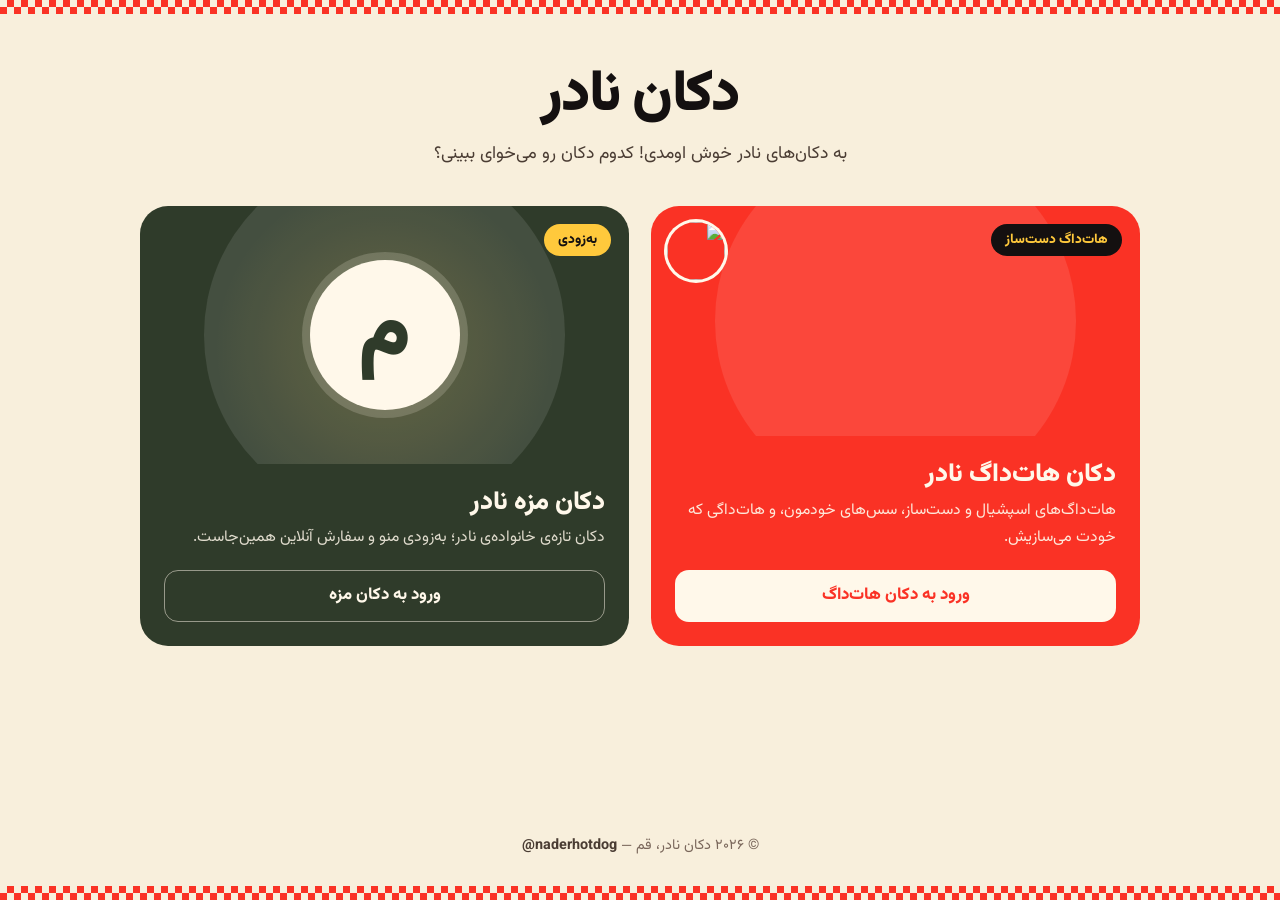
==== commit 3fdc517c: "Add Nader shops landing page; hotdog shop moves to /hotdog Co-Authored-By: Claude Opus 5.5 <noreply@" ====
--- a/public/index.html
+++ b/public/index.html
@@ -2,340 +2,90 @@
 <html lang="fa" dir="rtl">
 <head>
 <meta charset="utf-8">
+<script src="/loader.js"></script>
 <meta name="viewport" content="width=device-width, initial-scale=1">
-<title>دکان هات‌داگ نادر | Nader Hotdog Shop — قم</title>
-<meta name="description" content="دکان هات‌داگ نادر، قم — اسموک داگ، چدار اسلم، مانستر بایت، لاوا داگ و هات‌داگ‌های دست‌ساز گوشت ۹۰٪. منو، قیمت‌ها و سفارش آنلاین؛ هر روز از ساعت ۱۴.">
-<meta name="theme-color" content="#ffffff">
+<title>دکان نادر | Nader Shops — قم</title>
+<meta name="description" content="دکان نادر، قم — دکان هات‌داگ نادر و دکان مزه نادر. دکان مورد نظرتون رو انتخاب کنید و منو رو ببینید.">
+<meta name="theme-color" content="#F8EFDC">
 <link rel="icon" href="/img/logo.png">
 <link rel="preconnect" href="https://fonts.googleapis.com"><link rel="preconnect" href="https://fonts.gstatic.com" crossorigin>
 <link href="https://fonts.googleapis.com/css2?family=Vazirmatn:wght@400;500;600;700;800;900&display=swap" rel="stylesheet">
 <style>
-  :root{--red:#FA3225;--red-d:#D9241A;--red-50:#FFE1D9;--ink:#141010;--ink-2:#4A3C33;--muted:#7A675B;--line:#E8D7B7;--surface:#F1E2C3;--bg:#F8EFDC;--paper:#FFF8EA;--green:#1F8A4C;--yellow:#FFC93C}
-  .checker{height:14px;background:repeating-conic-gradient(var(--red) 0 25%,var(--bg) 0 50%) 0 0/14px 14px}
+  :root{--red:#FA3225;--red-d:#D9241A;--ink:#141010;--ink-2:#4A3C33;--muted:#7A675B;--line:#E8D7B7;--surface:#F1E2C3;--bg:#F8EFDC;--paper:#FFF8EA;--yellow:#FFC93C;--olive:#2F3B2A}
   *{box-sizing:border-box;margin:0;padding:0}
-  html{scroll-behavior:smooth;scroll-padding-top:80px}
-  body{font-family:"Vazirmatn",system-ui,sans-serif;background:var(--bg);color:var(--ink);line-height:1.75;-webkit-font-smoothing:antialiased;overflow-x:clip}
+  body{font-family:"Vazirmatn",system-ui,sans-serif;background:var(--bg);color:var(--ink);line-height:1.75;-webkit-font-smoothing:antialiased;min-height:100vh;display:flex;flex-direction:column}
   a{color:inherit}
   :focus-visible{outline:2px solid var(--red);outline-offset:3px;border-radius:8px}
-  .wrap{max-width:1140px;margin:0 auto;padding:0 24px}
-  svg.i{width:20px;height:20px;flex:none;fill:none;stroke:currentColor;stroke-width:1.8;stroke-linecap:round;stroke-linejoin:round}
+  .checker{height:14px;background:repeating-conic-gradient(var(--red) 0 25%,var(--bg) 0 50%) 0 0/14px 14px;flex:none}
+  main{flex:1;width:100%;max-width:1040px;margin:0 auto;padding:48px 20px 56px}
+  .head{text-align:center;margin-bottom:36px}
+  .head h1{font-size:clamp(2.4rem,6vw,3.6rem);font-weight:900;letter-spacing:-.02em;line-height:1.2}
+  .head p{color:var(--ink-2);font-size:1.1rem;margin-top:8px}
+  .shops{display:grid;grid-template-columns:1fr 1fr;gap:22px}
+  @media (max-width:760px){.shops{grid-template-columns:1fr;gap:16px} main{padding-top:32px}}
+  .shop{position:relative;display:flex;flex-direction:column;text-decoration:none;border-radius:28px;overflow:hidden;min-height:440px;transition:transform .2s,box-shadow .2s}
+  .shop:hover{transform:translateY(-4px);box-shadow:0 18px 40px rgba(20,16,16,.16)}
+  .shop .art{position:relative;flex:1;display:flex;align-items:center;justify-content:center;min-height:220px;overflow:hidden}
+  .shop .art::before{content:"";position:absolute;width:74%;aspect-ratio:1;border-radius:50%;background:rgba(255,255,255,.1)}
+  .shop .body{padding:22px 24px 24px}
+  .shop h2{font-size:1.6rem;font-weight:900;line-height:1.35}
+  .shop p{margin-top:4px;font-size:.98rem}
+  .shop .go{display:flex;align-items:center;justify-content:center;margin-top:18px;min-height:52px;border-radius:14px;font-weight:800;font-size:1.05rem}
+  .shop .badge{position:absolute;top:18px;inset-inline-start:18px;z-index:2;border-radius:999px;padding:4px 14px;font-weight:800;font-size:.85rem}
+  .shop .logo{position:absolute;top:16px;inset-inline-end:16px;z-index:2;width:58px;height:58px;border-radius:50%;box-shadow:0 0 0 3px var(--paper)}
 
-  /* header */
-  header{position:sticky;top:0;z-index:30;background:rgba(248,239,220,.94);backdrop-filter:saturate(1.4) blur(12px);-webkit-backdrop-filter:saturate(1.4) blur(12px);border-bottom:1px solid transparent;transition:border-color .2s}
-  header.scrolled{border-bottom-color:transparent}
-  header .checker{height:10px;background-size:10px 10px}
-  header .wrap{display:flex;align-items:center;justify-content:space-between;height:72px;gap:16px}
-  .logo{display:flex;align-items:center;gap:10px;text-decoration:none;font-weight:800;font-size:1.08rem;white-space:nowrap}
-  .logo img{width:42px;height:42px;border-radius:50%}
-  nav{display:flex;gap:4px;align-items:center}
-  nav a{text-decoration:none;font-weight:600;font-size:.95rem;color:var(--ink-2);padding:8px 12px;border-radius:10px;white-space:nowrap}
-  nav a:hover{color:var(--red)}
-  nav .signin{display:inline-flex;align-items:center;gap:6px;color:var(--muted)}
-  nav .signin svg{width:17px;height:17px}
+  .hot{background:var(--red);color:var(--paper)}
+  .hot .art svg{position:relative;width:82%;transform:rotate(-14deg);filter:drop-shadow(0 16px 16px rgba(80,0,0,.3))}
+  .hot p{opacity:.92}
+  .hot .go{background:var(--paper);color:var(--red)}
+  .hot .badge{background:var(--ink);color:var(--yellow)}
 
-  .btn{display:inline-flex;align-items:center;justify-content:center;gap:8px;text-decoration:none;font-weight:700;font-size:1rem;border-radius:12px;padding:12px 22px;min-height:48px;border:1px solid var(--line);background:var(--paper);color:var(--ink);transition:background .15s,border-color .15s,transform .1s;white-space:nowrap}
-  .btn:hover{background:var(--surface);border-color:var(--line)}
-  .btn:active{transform:scale(.98)}
-  .btn.fill{background:var(--red);border-color:var(--red);color:#fff}
-  .btn.fill:hover{background:var(--red-d);border-color:var(--red-d)}
-  nav .btn{min-height:40px;padding:8px 18px;font-size:.95rem;margin-inline-start:6px;color:#fff}
-  @media (max-width:860px){nav a.nl{display:none}}
-  @media (max-width:520px){nav .signin span{display:none} .logo{font-size:.98rem} .logo img{width:36px;height:36px} .wrap{padding:0 16px}}
+  .mazeh{background:var(--olive);color:var(--paper)}
+  .mazeh .art{background:radial-gradient(circle at 50% 55%,rgba(255,201,60,.18),transparent 60%)}
+  .mazeh .mono{position:relative;width:150px;height:150px;border-radius:50%;background:var(--paper);color:var(--olive);display:flex;align-items:center;justify-content:center;font-size:5.2rem;font-weight:900;line-height:1;box-shadow:0 0 0 8px rgba(255,248,234,.18)}
+  .mazeh p{opacity:.85}
+  .mazeh .go{background:transparent;color:var(--paper);border:1.5px solid rgba(255,248,234,.5)}
+  .mazeh .badge{background:var(--yellow);color:var(--ink)}
 
-  /* hero */
-  .hero{padding:28px 0 72px}
-  .hero .wrap{display:grid;grid-template-columns:1fr 1.05fr;gap:48px;align-items:center}
-  .status{display:inline-flex;align-items:center;gap:8px;font-weight:600;font-size:.9rem;color:var(--ink-2);background:var(--paper);border-radius:999px;padding:5px 14px 5px 12px}
-  .status i{width:8px;height:8px;border-radius:50%;background:var(--muted);flex:none}
-  .status.open i{background:var(--green);box-shadow:0 0 0 4px rgba(31,138,76,.15)}
-  .hero h1{font-size:clamp(2.3rem,5vw,3.9rem);font-weight:900;line-height:1.2;letter-spacing:-.02em;margin:18px 0 16px}
-  .hero p{font-size:1.1rem;color:var(--ink-2);max-width:31em}
-  .hero .btns{display:flex;gap:10px;flex-wrap:wrap;margin-top:28px}
-  .hero-art{position:relative;background:var(--red);border-radius:32px;aspect-ratio:1/0.86;overflow:hidden;display:flex;align-items:center;justify-content:center}
-  .hero-art::before{content:"";position:absolute;width:78%;aspect-ratio:1;border-radius:50%;background:rgba(255,255,255,.09)}
-  .hero-art #heroDog{position:relative;width:88%}
-  .hero-art svg{display:block;width:100%;transform:rotate(-14deg);filter:drop-shadow(0 18px 18px rgba(80,0,0,.28))}
-  .hero-art .tag{position:absolute;bottom:20px;inset-inline-start:20px;background:#fff;border-radius:14px;padding:10px 14px;line-height:1.4;box-shadow:0 8px 24px rgba(80,0,0,.2)}
-  .hero-art .tag small{display:block;color:var(--muted);font-size:.78rem}
-  .hero-art .tag b{font-weight:800}
-  @media (max-width:860px){
-    .hero{padding-top:12px}
-    .hero .wrap{grid-template-columns:1fr;gap:28px}
-    .hero-art{order:-1;border-radius:24px;aspect-ratio:16/10;max-height:440px;width:100%}
-    .hero-art #heroDog{width:min(88%,560px)}
-    .hero .btns .btn{flex:1}
-  }
-
-  /* sections */
-  section{padding:72px 0}
-  .shead{display:flex;align-items:flex-end;justify-content:space-between;gap:8px 16px;margin-bottom:26px;flex-wrap:wrap}
-  .shead h2{font-size:clamp(1.6rem,3vw,2.1rem);font-weight:800;letter-spacing:-.01em;line-height:1.3}
-  .shead p{color:var(--muted);margin-top:4px}
-  .more{display:inline-flex;align-items:center;gap:6px;text-decoration:none;font-weight:700;color:var(--red);white-space:nowrap;padding:6px 0}
-  .more:hover{text-decoration:underline}
-  .alt{background:var(--surface)}
-
-  .dogs{display:grid;grid-template-columns:repeat(4,1fr);gap:20px}
-  @media (max-width:1000px){.dogs{grid-template-columns:repeat(3,1fr)}}
-  @media (max-width:720px){.dogs{grid-template-columns:repeat(2,1fr);gap:12px}}
-  .dog{display:flex;flex-direction:column;text-decoration:none;background:var(--paper);border-radius:18px;padding:10px;border:1px solid var(--line);transition:border-color .15s,box-shadow .2s}
-  .dog:hover{border-color:var(--red);box-shadow:0 10px 30px rgba(28,23,22,.07)}
-  .alt .dog{border-color:transparent}
-  .pic{background:var(--surface);border-radius:12px;aspect-ratio:4/3;display:flex;align-items:center;justify-content:center;overflow:hidden}
-  .alt .pic{background:var(--bg)}
-  .pic svg{width:112%;max-width:none;transform:rotate(-16deg)}
-  .dog h3{font-size:1.08rem;font-weight:800;margin:12px 4px 2px}
-  .dog .tops{color:var(--muted);font-size:.86rem;line-height:1.7;margin:0 4px;flex:1}
-  .dog .price{font-weight:700;margin:10px 4px 2px;font-size:.98rem}
-  .dog.soldout{opacity:.5}
-  .dog.soldout .price{color:var(--muted)}
-  @media (max-width:520px){.dog{padding:8px;border-radius:14px}.dog h3{font-size:.98rem}.dog .tops{font-size:.8rem}.dog .price{font-size:.9rem}}
-
-  /* build your own */
-  .builder{background:var(--red);color:var(--paper)}
-  .builder .lead{color:var(--paper)!important;opacity:.92}
-  .builder .tag{display:inline-block;background:var(--ink);color:var(--yellow);font-weight:800;border-radius:999px;padding:5px 16px;font-size:.92rem;margin-bottom:14px}
-  .builder .btn.fill{background:var(--paper);border-color:var(--paper);color:var(--red)}
-  .builder .btn.fill:hover{background:#fff;border-color:#fff}
-  .builder .wrap{display:grid;grid-template-columns:1fr 1.1fr;gap:56px;align-items:center}
-  .builder h2{font-size:clamp(1.7rem,3.2vw,2.4rem);font-weight:900;line-height:1.3;letter-spacing:-.01em}
-  .builder .lead{color:var(--ink-2);margin-top:12px;font-size:1.05rem}
-  .steps{list-style:none;display:grid;gap:14px;margin:26px 0 30px;counter-reset:s}
-  .steps li{display:flex;gap:14px;align-items:center;font-weight:600;counter-increment:s}
-  .steps li::before{content:counter(s,persian);flex:none;width:34px;height:34px;border-radius:50%;background:var(--paper);color:var(--red);font-weight:800;display:flex;align-items:center;justify-content:center}
-  .board{position:relative;background:radial-gradient(ellipse at 50% 55%,rgba(255,255,255,.85) 0,rgba(255,255,255,0) 60%),repeating-conic-gradient(var(--surface) 0 25%,var(--bg) 0 50%) 0 0/30px 30px;border-radius:24px;padding:28px 18px 18px;color:var(--ink)}
-  .board svg{width:100%;display:block}
-  .board .now{text-align:center;font-weight:700;font-size:.95rem;color:var(--ink-2);min-height:1.7em;margin-top:6px}
-  .chips{display:flex;flex-wrap:wrap;gap:6px;justify-content:center;margin-top:10px;min-height:64px;align-content:flex-start}
-  .chips span{background:var(--paper);border-radius:999px;padding:3px 12px;font-weight:600;font-size:.8rem;color:var(--ink-2);animation:pop .3s ease-out}
-  @keyframes pop{from{transform:translateY(4px);opacity:0}to{transform:none;opacity:1}}
-  .drop{animation:drop .45s cubic-bezier(.3,1.4,.5,1)}
-  @keyframes drop{0%{transform:translateY(-60px);opacity:0}100%{transform:none;opacity:1}}
-  .squeeze{stroke-dasharray:900;stroke-dashoffset:900;animation:sq .8s ease-out forwards}
-  @keyframes sq{to{stroke-dashoffset:0}}
-  @media (max-width:860px){.builder .wrap{grid-template-columns:1fr;gap:28px}.builder .b-stage{order:-1}.builder .btn{width:100%}}
-
-  /* visit */
-  .visit{display:grid;grid-template-columns:repeat(3,1fr);gap:16px}
-  @media (max-width:860px){.visit{grid-template-columns:1fr}}
-  .visit > div{border:1px solid var(--line);border-radius:18px;padding:22px}
-  .visit h3{display:flex;align-items:center;gap:10px;font-size:1.02rem;font-weight:800;margin-bottom:10px}
-  .visit h3 svg{color:var(--red)}
-  .visit p{color:var(--ink-2)}
-  .visit table{border-collapse:collapse;width:100%;color:var(--ink-2)}
-  .visit td{padding:3px 0}
-  .visit td:last-child{text-align:left;font-weight:600;color:var(--ink)}
-  .visit tr.today td{color:var(--red-d);font-weight:700}
-  .visit a.l{color:var(--ink);font-weight:700;text-decoration:none;display:inline-block;padding:2px 0}
-  .visit a.l:hover{color:var(--red)}
-  .visit .acts{display:flex;gap:8px;flex-wrap:wrap;margin-top:14px}
-  .visit .acts .btn{min-height:40px;padding:8px 14px;font-size:.9rem}
-
-  footer{padding:28px 0;color:var(--muted);font-size:.9rem}
-  footer .wrap{display:flex;justify-content:space-between;align-items:center;gap:16px;flex-wrap:wrap}
-  footer .logo{font-size:.95rem;color:var(--ink)}
-  footer .logo img{width:32px;height:32px}
-  footer nav a{font-size:.88rem;padding:4px 8px}
-
-  /* phone: always-visible order button */
-  .mobile-cta{display:none}
-  @media (max-width:860px){
-    .mobile-cta{display:flex;position:fixed;inset-inline:12px;bottom:12px;z-index:40;box-shadow:0 10px 30px rgba(120,20,10,.3);border-radius:14px;min-height:54px;font-size:1.05rem;transform:translateY(130%);transition:transform .25s}
-    .mobile-cta.show{transform:none}
-    body{padding-bottom:76px}
-  }
-  @media (prefers-reduced-motion:reduce){*{animation:none!important;transition:none!important}.squeeze{stroke-dashoffset:0}html{scroll-behavior:auto}}
+  footer{text-align:center;padding:22px 20px 28px;color:var(--muted);font-size:.9rem}
+  footer a{text-decoration:none;font-weight:700;color:var(--ink-2)}
+  @media (prefers-reduced-motion:reduce){.shop{transition:none}.shop:hover{transform:none}}
 </style>
 </head>
 <body>
-
-<header id="hdr">
-  <div class="wrap">
-    <a class="logo" href="/"><img src="/img/logo.png" alt="">دکان هات‌داگ نادر</a>
-    <nav aria-label="منوی اصلی">
-      <a class="nl" href="#build">خودت بساز</a>
-      <a class="nl" href="#dogs">منو</a>
-      <a class="nl" href="#visit">ساعت و آدرس</a>
-      <a class="signin" href="/panel" title="ورود کارکنان"><svg class="i" viewBox="0 0 24 24"><rect x="5" y="11" width="14" height="10" rx="2"/><path d="M8 11V8a4 4 0 0 1 8 0v3"/></svg><span>ورود</span></a>
-      <a class="btn fill" href="/menu">سفارش</a>
-    </nav>
+<div class="checker"></div>
+<main>
+  <div class="head">
+    <h1>دکان نادر</h1>
+    <p>به دکان‌های نادر خوش اومدی! کدوم دکان رو می‌خوای ببینی؟</p>
   </div>
-  <div class="checker"></div>
-</header>
-
-<main>
-<section class="hero">
-  <div class="wrap">
-    <div>
-      <span class="status" id="status"><i></i><span>ساعت کاری: هر روز از ۱۴ تا ۲۳:۴۵</span></span>
-      <h1>اونقدر خوشمزه‌ست که باورت نمیشه!</h1>
-      <p>هات‌داگ اسپشیال گوشت ۷۰٪ و هات‌داگ‌های دست‌ساز گوشت و مرغ ۹۰٪، با سس‌هایی که خودمون درست می‌کنیم.</p>
-      <div class="btns">
-        <a class="btn fill" href="/menu">سفارش آنلاین</a>
-        <a class="btn" href="/build">هات‌داگ خودتو بساز</a>
+  <div class="shops">
+    <a class="shop hot" href="/hotdog">
+      <span class="badge">هات‌داگ دست‌ساز</span>
+      <img class="logo" src="/img/logo.png" alt="">
+      <div class="art" id="hotArt" aria-hidden="true"></div>
+      <div class="body">
+        <h2>دکان هات‌داگ نادر</h2>
+        <p>هات‌داگ‌های اسپشیال و دست‌ساز، سس‌های خودمون، و هات‌داگی که خودت می‌سازیش.</p>
+        <span class="go">ورود به دکان هات‌داگ</span>
       </div>
-    </div>
-    <div class="hero-art" aria-hidden="true">
-      <div id="heroDog"></div>
-      <div class="tag"><small>مانستر بایت</small><b id="heroPrice">با ۴۰ گرم گوشت چرخ‌کرده و دیپ چدار</b></div>
-    </div>
+    </a>
+    <a class="shop mazeh" href="/mazeh">
+      <span class="badge">به‌زودی</span>
+      <div class="art" aria-hidden="true"><div class="mono">م</div></div>
+      <div class="body">
+        <h2>دکان مزه نادر</h2>
+        <p>دکان تازه‌ی خانواده‌ی نادر؛ به‌زودی منو و سفارش آنلاین همین‌جاست.</p>
+        <span class="go">ورود به دکان مزه</span>
+      </div>
+    </a>
   </div>
-</section>
-
+</main>
+<footer>© ۲۰۲۶ دکان نادر، قم — <a href="https://instagram.com/naderhotdog" target="_blank" rel="noopener" dir="ltr">@naderhotdog</a></footer>
 <div class="checker"></div>
-<section class="builder" id="build">
-  <div class="wrap">
-    <div>
-      <span class="tag">برای اولین بار و اختصاصی از دکان نادر</span>
-      <h2>هات‌داگ خودتو بساز</h2>
-      <p class="lead">سوسیس، تاپینگ و سس رو خودت انتخاب کن و روی نون بچین. دستورت مستقیم میره آشپزخونه و دقیقاً همون رو برات درست می‌کنیم.</p>
-      <ol class="steps">
-        <li>سوسیس دلخواهت رو انتخاب کن</li>
-        <li>تاپینگ و سس‌ها رو بکش روی هات‌داگ</li>
-        <li>«تموم شد» رو بزن تا سفارشت بره آشپزخونه</li>
-      </ol>
-      <a class="btn fill" href="/build">شروع ساختن</a>
-    </div>
-    <div class="b-stage" aria-hidden="true">
-      <div class="board"><div id="liveDog"></div><div class="now" id="liveNow"></div><div class="chips" id="liveChips"></div></div>
-    </div>
-  </div>
-</section>
-<div class="checker"></div>
-
-<section class="alt" id="dogs">
-  <div class="wrap">
-    <div class="shead">
-      <div><h2>هات‌داگ‌های مخصوص</h2><p>همه با ۱۵۰ گرم سیب‌زمینی سرخ‌شده‌ی طعم‌دار</p></div>
-      <a class="more" href="/menu?view=1">منوی کامل</a>
-    </div>
-    <div class="dogs" id="dogGrid"></div>
-    <div class="shead" style="margin-top:56px">
-      <div><h2>کلاسیک‌ها</h2><p>هات‌داگ‌های دست‌ساز خودمون، ساده و اصیل</p></div>
-    </div>
-    <div class="dogs" id="classicGrid"></div>
-  </div>
-</section>
-<div class="checker"></div>
-
-<section id="visit">
-  <div class="wrap">
-    <div class="shead"><div><h2>ساعت کاری و آدرس</h2><p>سر میز سفارش بدید، تلفنی، یا با پیک از اسنپ‌فود.</p></div></div>
-    <div class="visit">
-      <div style="background:var(--paper)">
-        <h3><svg class="i" viewBox="0 0 24 24"><circle cx="12" cy="12" r="9"/><path d="M12 7v5l3 2"/></svg>ساعت کاری</h3>
-        <table><tr data-d="sat-thu"><td>شنبه تا پنجشنبه</td><td>۱۴:۰۰ تا ۲۳:۴۵</td></tr><tr data-d="fri"><td>جمعه</td><td>۱۵:۰۰ تا ۲۳:۴۵</td></tr></table>
-      </div>
-      <div style="background:var(--paper)">
-        <h3><svg class="i" viewBox="0 0 24 24"><path d="M12 21s-7-6.2-7-11.5A7 7 0 0 1 19 9.5C19 14.8 12 21 12 21z"/><circle cx="12" cy="9.5" r="2.5"/></svg>آدرس</h3>
-        <p>قم، زنبیل‌آباد (بلوار شهید صدوقی)، ۳۰متری قائم، بین کوچه ۵ و ۷، پلاک ۱۹۹</p>
-        <div class="acts"><a class="btn" href="https://www.google.com/maps/search/?api=1&query=%D9%82%D9%85%D8%8C+%D8%A8%D9%84%D9%88%D8%A7%D8%B1+%D8%B4%D9%87%DB%8C%D8%AF+%D8%B5%D8%AF%D9%88%D9%82%DB%8C%D8%8C+%DB%B3%DB%B0%D9%85%D8%AA%D8%B1%DB%8C+%D9%82%D8%A7%D8%A6%D9%85" target="_blank" rel="noopener">مسیریابی</a></div>
-      </div>
-      <div style="background:var(--paper)">
-        <h3><svg class="i" viewBox="0 0 24 24"><path d="M5 4h4l2 5-2.5 1.5a11 11 0 0 0 5 5L15 13l5 2v4a2 2 0 0 1-2 2A16 16 0 0 1 3 6a2 2 0 0 1 2-2"/></svg>تماس و سفارش</h3>
-        <a class="l" href="tel:02532903005" dir="ltr">025-3290-3005</a><br>
-        <a class="l" href="tel:09191549104" dir="ltr">0919-154-9104</a>
-        <div class="acts">
-          <a class="btn" href="https://snappfood.ir/restaurant/menu/%D9%87%D8%A7%D8%AA_%D8%AF%D8%A7%DA%AF_%D9%86%D8%A7%D8%AF%D8%B1-r-xdw1n2/" target="_blank" rel="noopener">سفارش با پیک (اسنپ‌فود)</a>
-          <a class="btn" href="https://instagram.com/naderhotdog" target="_blank" rel="noopener" dir="ltr">@naderhotdog</a>
-        </div>
-      </div>
-    </div>
-  </div>
-</section>
-</main>
-
-<footer>
-  <div class="checker" style="margin:-28px 0 28px"></div>
-  <div class="wrap">
-    <a class="logo" href="/"><img src="/img/logo.png" alt="">دکان هات‌داگ نادر</a>
-    <span>© ۲۰۲۶ دکان هات‌داگ نادر، قم</span>
-  </div>
-</footer>
-
-<a class="btn fill mobile-cta" id="mcta" href="/menu">دیدن منو و سفارش</a>
-
 <script src="/dogart.js"></script>
 <script>
-(async function(){
-  const fa = n => String(n).replace(/\d/g, d => '۰۱۲۳۴۵۶۷۸۹'[d]);
-  const D = DogArt;
-  document.getElementById('heroDog').innerHTML = D.svg(D.look('monsterbite'));
-
-  // header line + phone order button appear once the page is scrolled
-  const hdr = document.getElementById('hdr'), mcta = document.getElementById('mcta');
-  const onScroll = () => { hdr.classList.toggle('scrolled', scrollY > 8); mcta.classList.toggle('show', scrollY > 420); };
-  addEventListener('scroll', onScroll, { passive: true }); onScroll();
-
-  // open / closed right now (Qom time). Sat–Thu 14:00–23:45, Fri 15:00–23:45
-  (function(){
-    try {
-      const p = Object.fromEntries(new Intl.DateTimeFormat('en-US', { timeZone: 'Asia/Tehran', weekday: 'short', hour: '2-digit', minute: '2-digit', hourCycle: 'h23' }).formatToParts(new Date()).map(x => [x.type, x.value]));
-      const fri = p.weekday === 'Fri', m = (+p.hour) * 60 + (+p.minute), open = fri ? 900 : 840, close = 1425;
-      const el = document.getElementById('status'), t = el.querySelector('span');
-      document.querySelector(`.visit tr[data-d="${fri ? 'fri' : 'sat-thu'}"]`).classList.add('today');
-      if (m >= open && m < close) { el.classList.add('open'); t.textContent = 'الان بازیم، تا ساعت ۲۳:۴۵'; }
-      else t.textContent = m < open ? `امروز از ساعت ${fa(fri ? 15 : 14)} باز می‌کنیم` : 'الان بسته‌ایم؛ فردا از ساعت ۱۴ (جمعه‌ها ۱۵)';
-    } catch(e) {}
-  })();
-
-  // ---- live "build your own" demo ----
-  (function live(){
-    const box = document.getElementById('liveDog'), now = document.getElementById('liveNow'), chips = document.getElementById('liveChips');
-    const NAMES = { plain: 'نان مخصوص هات‌داگ', regular: 'هات‌داگ اسپشیال ۷۰٪', beef: 'دست‌ساز گوسفندی ۹۰٪', chicken: 'مرغ دست‌ساز ۹۰٪', cheesy: 'مرغ پنیری',
-      bacon: 'بیکن', pepperoni: 'پپرونی', mince: 'گوشت چرخ‌کرده', mozzarella: 'موزارلا دودی', pizzacheese: 'پنیر پیتزا', caramelonion: 'پیاز کاراملی',
-      house: 'سس دست‌ساز', cheddar: 'دیپ چدار', bbq: 'سس باربیکیو', mustard: 'سس خردل', pickle: 'سس خیارشور', jalapeno: 'سس هالاپینو' };
-    const TOPS = ['bacon', 'pepperoni', 'mince', 'mozzarella', 'pizzacheese', 'caramelonion'], SAUCE = ['house', 'cheddar', 'bbq', 'mustard', 'pickle', 'jalapeno'];
-    const pickN = (arr, n) => arr.slice().sort(() => Math.random() - .5).slice(0, n);
-    const reduce = matchMedia('(prefers-reduced-motion: reduce)').matches;
-    let recipe, step, timer;
-    const newRecipe = () => ({ bun: 'plain', sausage: pickN(['regular', 'regular', 'beef', 'chicken', 'cheesy'], 1)[0],
-      layers: pickN(TOPS, 2 + (Math.random() * 2 | 0)).concat(pickN(SAUCE, 1 + (Math.random() * 2 | 0))) });
-    function draw(k){
-      const id = 'L', r = recipe;
-      let o = D.defs(r.bun, k < 0 ? 'regular' : r.sausage, id) + '<ellipse cx="200" cy="220" rx="170" ry="9" fill="#000" opacity=".1"/>' + D.bunBack(r.bun, id);
-      if (k >= 0) o += `<g class="${k === 0 ? 'drop' : ''}">${D.sausageArt(r.sausage, id)}</g>`;
-      const shown = r.layers.slice(0, Math.max(0, k));
-      D.layout(shown).forEach((p, i) => { const last = i === shown.length - 1, isS = D.SAUCES.has(p.id);
-        o += `<g class="${last && !isS ? 'drop' : ''}">${D.piece(p.id, p.x, p.y, i * 17 + 5, null, last && isS)}</g>`; });
-      o += D.bunFront(r.bun, id);
-      box.innerHTML = `<svg viewBox="0 40 400 192" xmlns="http://www.w3.org/2000/svg">${o}</svg>`;
-    }
-    function tick(){
-      if (step === -1) { recipe = newRecipe(); chips.innerHTML = ''; }
-      const total = recipe.layers.length;
-      draw(step);
-      const key = step === -1 ? recipe.bun : step === 0 ? recipe.sausage : recipe.layers[step - 1];
-      now.textContent = step > total ? 'آماده‌ست!' : NAMES[key];
-      if (step <= total) chips.insertAdjacentHTML('beforeend', `<span>${NAMES[key]}</span>`);
-      step = step > total ? -1 : step + 1;
-      timer = setTimeout(tick, step === -1 ? 2600 : 1000);
-    }
-    recipe = newRecipe();
-    if (reduce) { draw(recipe.layers.length); return; }
-    step = -1; tick();
-    document.addEventListener('visibilitychange', () => { clearTimeout(timer); if (!document.hidden) timer = setTimeout(tick, 600); });
-  })();
-
-  let menu;
-  try { menu = await (await fetch('/api/menu')).json(); } catch(e) { return; }
-  const money = p => fa(p.toLocaleString('en-US')).replace(/,/g, '٬') + ' ' + (menu.currency || 'تومان');
-  // Short topping list: drop what every sandwich has (bread, fries, the base hotdog).
-  const tops = d => (d.desc || '').split('،').map(x => x.trim().replace(/^[۰-۹0-9]+ ?گرم /, '').replace(/^یک عدد /, ''))
-    .filter(x => x && !/^(نان|سیب|هات[‌ ]?داگ اسپشیال|هات[‌ ]?داگ سرخ|سوسیس هات)/.test(x)).join('، ');
-  const card = d => { const off = d.available === false;
-    return `<a class="dog ${off ? 'soldout' : ''}" href="/menu?view=1#c-${d.cat}">
-      <div class="pic">${D.svg(D.look(d.id))}</div>
-      <h3>${d.name}</h3><div class="tops">${tops(d)}</div>
-      <div class="price">${off ? 'فعلاً تموم شده' : d.price ? money(d.price) : ''}</div></a>`; };
-  const of = c => menu.items.filter(i => i.cat === c);
-  const mb = menu.items.find(i => i.id === 'monsterbite'); if (mb && mb.price && mb.available !== false) document.getElementById('heroPrice').textContent = money(mb.price);
-  const specials = of('special').length ? of('special') : menu.items.filter(i => i.cat === 'hotdog');
-  document.getElementById('dogGrid').innerHTML = specials.map(card).join('');
-  const classics = of('classic');
-  if (classics.length) document.getElementById('classicGrid').innerHTML = classics.map(card).join('');
-  else { document.getElementById('classicGrid').previousElementSibling.remove(); document.getElementById('classicGrid').remove(); }
-})();
+  try { document.getElementById('hotArt').innerHTML = DogArt.svg(DogArt.look('monsterbite')); } catch (e) {}
 </script>
 </body>
 </html>
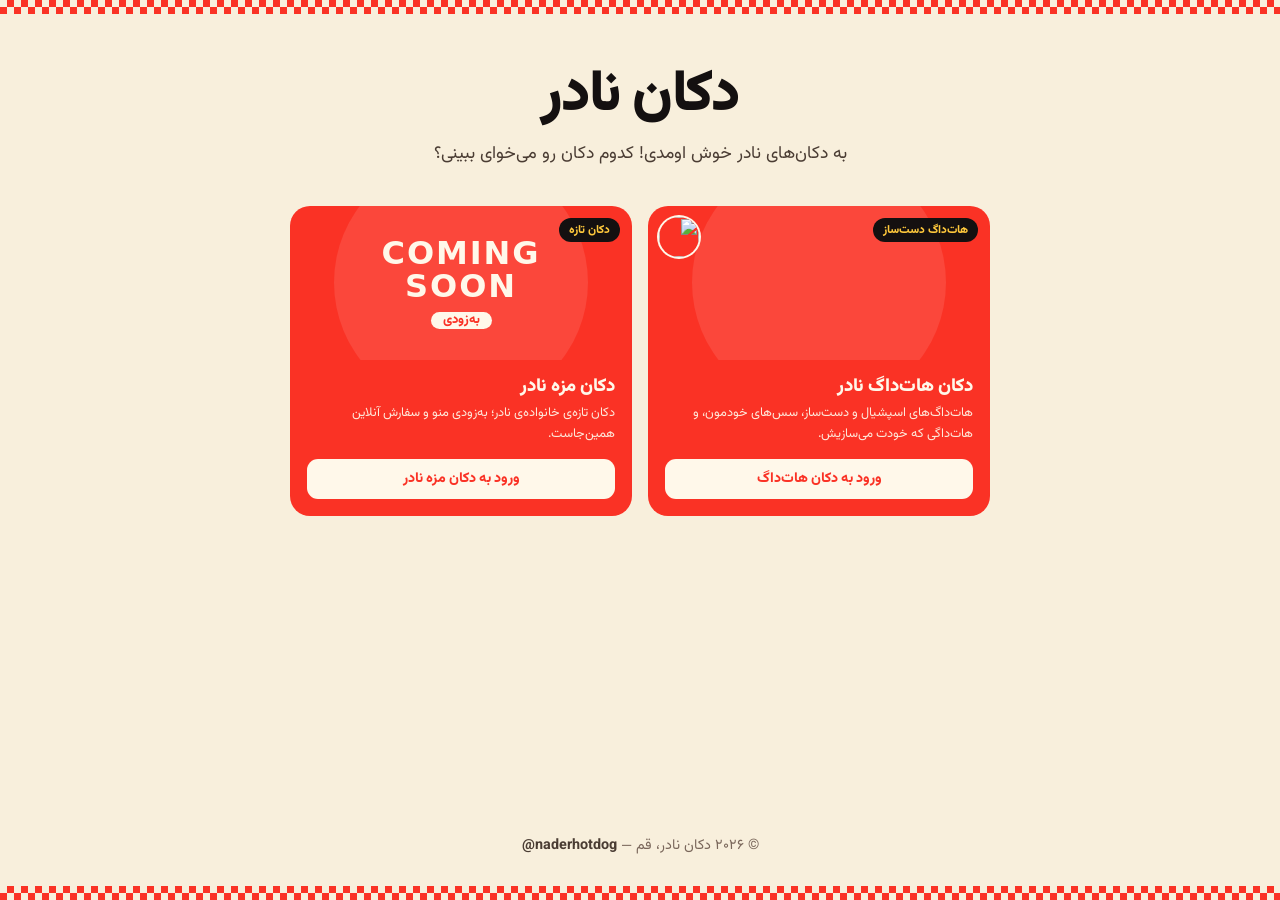
==== commit 4460b655: "Landing: smaller cards, same red theme, Coming Soon for Mazeh Co-Authored-By: Claude Opus 5.5 <norep" ====
--- a/public/index.html
+++ b/public/index.html
@@ -21,31 +21,27 @@
   .head{text-align:center;margin-bottom:36px}
   .head h1{font-size:clamp(2.4rem,6vw,3.6rem);font-weight:900;letter-spacing:-.02em;line-height:1.2}
   .head p{color:var(--ink-2);font-size:1.1rem;margin-top:8px}
-  .shops{display:grid;grid-template-columns:1fr 1fr;gap:22px}
-  @media (max-width:760px){.shops{grid-template-columns:1fr;gap:16px} main{padding-top:32px}}
-  .shop{position:relative;display:flex;flex-direction:column;text-decoration:none;border-radius:28px;overflow:hidden;min-height:440px;transition:transform .2s,box-shadow .2s}
-  .shop:hover{transform:translateY(-4px);box-shadow:0 18px 40px rgba(20,16,16,.16)}
-  .shop .art{position:relative;flex:1;display:flex;align-items:center;justify-content:center;min-height:220px;overflow:hidden}
+  .shops{display:grid;grid-template-columns:1fr 1fr;gap:16px;max-width:700px;margin:0 auto}
+  @media (max-width:640px){.shops{grid-template-columns:1fr;gap:12px;max-width:340px} main{padding-top:32px}}
+  .shop{position:relative;display:flex;flex-direction:column;text-decoration:none;border-radius:20px;overflow:hidden;min-height:308px;transition:transform .2s,box-shadow .2s}
+  .shop:hover{transform:translateY(-3px);box-shadow:0 14px 30px rgba(20,16,16,.16)}
+  .shop .art{position:relative;flex:1;display:flex;align-items:center;justify-content:center;min-height:154px;overflow:hidden}
   .shop .art::before{content:"";position:absolute;width:74%;aspect-ratio:1;border-radius:50%;background:rgba(255,255,255,.1)}
-  .shop .body{padding:22px 24px 24px}
-  .shop h2{font-size:1.6rem;font-weight:900;line-height:1.35}
-  .shop p{margin-top:4px;font-size:.98rem}
-  .shop .go{display:flex;align-items:center;justify-content:center;margin-top:18px;min-height:52px;border-radius:14px;font-weight:800;font-size:1.05rem}
-  .shop .badge{position:absolute;top:18px;inset-inline-start:18px;z-index:2;border-radius:999px;padding:4px 14px;font-weight:800;font-size:.85rem}
-  .shop .logo{position:absolute;top:16px;inset-inline-end:16px;z-index:2;width:58px;height:58px;border-radius:50%;box-shadow:0 0 0 3px var(--paper)}
+  .shop .body{padding:15px 17px 17px}
+  .shop h2{font-size:1.15rem;font-weight:900;line-height:1.35}
+  .shop p{margin-top:3px;font-size:.8rem;line-height:1.7}
+  .shop .go{display:flex;align-items:center;justify-content:center;margin-top:13px;min-height:40px;border-radius:11px;font-weight:800;font-size:.88rem}
+  .shop .badge{position:absolute;top:12px;inset-inline-start:12px;z-index:2;border-radius:999px;padding:2px 10px;font-weight:800;font-size:.72rem}
+  .shop .logo{position:absolute;top:11px;inset-inline-end:11px;z-index:2;width:40px;height:40px;border-radius:50%;box-shadow:0 0 0 2px var(--paper)}
 
-  .hot{background:var(--red);color:var(--paper)}
-  .hot .art svg{position:relative;width:82%;transform:rotate(-14deg);filter:drop-shadow(0 16px 16px rgba(80,0,0,.3))}
-  .hot p{opacity:.92}
-  .hot .go{background:var(--paper);color:var(--red)}
-  .hot .badge{background:var(--ink);color:var(--yellow)}
-
-  .mazeh{background:var(--olive);color:var(--paper)}
-  .mazeh .art{background:radial-gradient(circle at 50% 55%,rgba(255,201,60,.18),transparent 60%)}
-  .mazeh .mono{position:relative;width:150px;height:150px;border-radius:50%;background:var(--paper);color:var(--olive);display:flex;align-items:center;justify-content:center;font-size:5.2rem;font-weight:900;line-height:1;box-shadow:0 0 0 8px rgba(255,248,234,.18)}
-  .mazeh p{opacity:.85}
-  .mazeh .go{background:transparent;color:var(--paper);border:1.5px solid rgba(255,248,234,.5)}
-  .mazeh .badge{background:var(--yellow);color:var(--ink)}
+  .shop{background:var(--red);color:var(--paper)}
+  .shop p{opacity:.92}
+  .shop .go{background:var(--paper);color:var(--red)}
+  .shop .badge{background:var(--ink);color:var(--yellow)}
+  .hot .art svg{position:relative;width:82%;transform:rotate(-14deg);filter:drop-shadow(0 12px 12px rgba(80,0,0,.3))}
+  .mazeh .soon{position:relative;text-align:center;line-height:1.05;direction:ltr}
+  .mazeh .soon b{display:block;font-family:system-ui,"Segoe UI",Arial,sans-serif;font-weight:900;font-size:2rem;letter-spacing:.06em;color:var(--paper)}
+  .mazeh .soon span{display:inline-block;margin-top:8px;background:var(--paper);color:var(--red);border-radius:999px;padding:2px 12px;font-weight:800;font-size:.8rem;direction:rtl}
 
   footer{text-align:center;padding:22px 20px 28px;color:var(--muted);font-size:.9rem}
   footer a{text-decoration:none;font-weight:700;color:var(--ink-2)}
@@ -71,12 +67,12 @@
       </div>
     </a>
     <a class="shop mazeh" href="/mazeh">
-      <span class="badge">به‌زودی</span>
-      <div class="art" aria-hidden="true"><div class="mono">م</div></div>
+      <span class="badge">دکان تازه</span>
+      <div class="art"><div class="soon"><b>COMING<br>SOON</b><span>به‌زودی</span></div></div>
       <div class="body">
         <h2>دکان مزه نادر</h2>
         <p>دکان تازه‌ی خانواده‌ی نادر؛ به‌زودی منو و سفارش آنلاین همین‌جاست.</p>
-        <span class="go">ورود به دکان مزه</span>
+        <span class="go">ورود به دکان مزه نادر</span>
       </div>
     </a>
   </div>
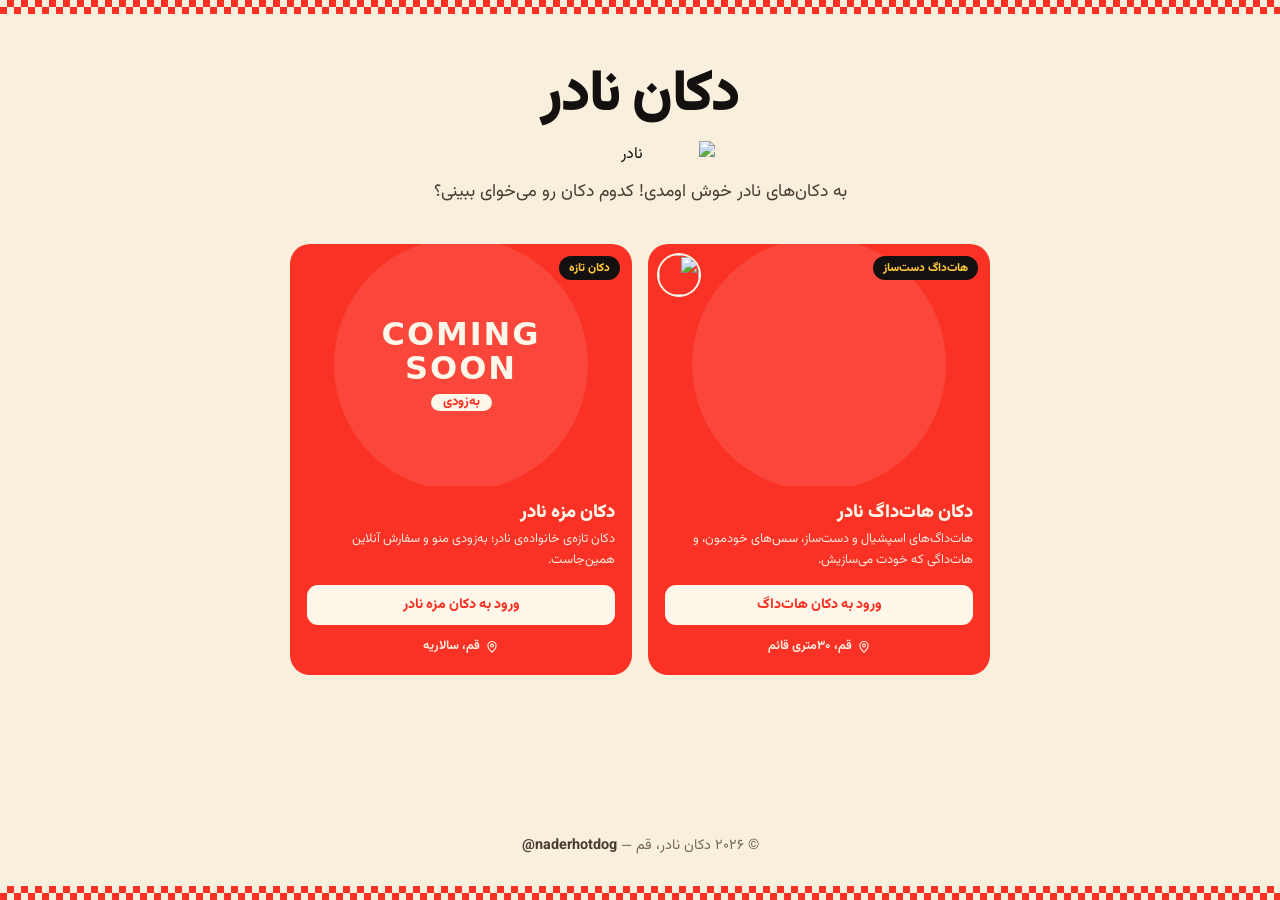
==== commit 228cb26e: "Landing: Nader mascot, taller cards, shop locations Co-Authored-By: Claude Opus 5.5 <noreply@anthrop" ====
--- a/public/index.html
+++ b/public/index.html
@@ -23,15 +23,18 @@
   .head p{color:var(--ink-2);font-size:1.1rem;margin-top:8px}
   .shops{display:grid;grid-template-columns:1fr 1fr;gap:16px;max-width:700px;margin:0 auto}
   @media (max-width:640px){.shops{grid-template-columns:1fr;gap:12px;max-width:340px} main{padding-top:32px}}
-  .shop{position:relative;display:flex;flex-direction:column;text-decoration:none;border-radius:20px;overflow:hidden;min-height:308px;transition:transform .2s,box-shadow .2s}
+  .shop{position:relative;display:flex;flex-direction:column;text-decoration:none;border-radius:20px;overflow:hidden;min-height:431px;transition:transform .2s,box-shadow .2s}
   .shop:hover{transform:translateY(-3px);box-shadow:0 14px 30px rgba(20,16,16,.16)}
-  .shop .art{position:relative;flex:1;display:flex;align-items:center;justify-content:center;min-height:154px;overflow:hidden}
+  .shop .art{position:relative;flex:1;display:flex;align-items:center;justify-content:center;min-height:216px;overflow:hidden}
   .shop .art::before{content:"";position:absolute;width:74%;aspect-ratio:1;border-radius:50%;background:rgba(255,255,255,.1)}
   .shop .body{padding:15px 17px 17px}
   .shop h2{font-size:1.15rem;font-weight:900;line-height:1.35}
   .shop p{margin-top:3px;font-size:.8rem;line-height:1.7}
   .shop .go{display:flex;align-items:center;justify-content:center;margin-top:13px;min-height:40px;border-radius:11px;font-weight:800;font-size:.88rem}
   .shop .badge{position:absolute;top:12px;inset-inline-start:12px;z-index:2;border-radius:999px;padding:2px 10px;font-weight:800;font-size:.72rem}
+  .shop .loc{display:flex;align-items:center;justify-content:center;gap:5px;margin-top:11px;font-size:.78rem;font-weight:700;opacity:.95}
+  .shop .loc svg{width:14px;height:14px;fill:none;stroke:currentColor;stroke-width:2;stroke-linecap:round;stroke-linejoin:round;flex:none}
+  .head .mascot{display:block;width:min(150px,40vw);margin:10px auto 6px}
   .shop .logo{position:absolute;top:11px;inset-inline-end:11px;z-index:2;width:40px;height:40px;border-radius:50%;box-shadow:0 0 0 2px var(--paper)}
 
   .shop{background:var(--red);color:var(--paper)}
@@ -53,6 +56,7 @@
 <main>
   <div class="head">
     <h1>دکان نادر</h1>
+    <img class="mascot" src="/img/mascot.png" alt="نادر">
     <p>به دکان‌های نادر خوش اومدی! کدوم دکان رو می‌خوای ببینی؟</p>
   </div>
   <div class="shops">
@@ -64,6 +68,7 @@
         <h2>دکان هات‌داگ نادر</h2>
         <p>هات‌داگ‌های اسپشیال و دست‌ساز، سس‌های خودمون، و هات‌داگی که خودت می‌سازیش.</p>
         <span class="go">ورود به دکان هات‌داگ</span>
+        <span class="loc"><svg viewBox="0 0 24 24" aria-hidden="true"><path d="M12 21s-7-6.2-7-11.5A7 7 0 0 1 19 9.5C19 14.8 12 21 12 21z"/><circle cx="12" cy="9.5" r="2.5"/></svg>قم، ۳۰متری قائم</span>
       </div>
     </a>
     <a class="shop mazeh" href="/mazeh">
@@ -73,6 +78,7 @@
         <h2>دکان مزه نادر</h2>
         <p>دکان تازه‌ی خانواده‌ی نادر؛ به‌زودی منو و سفارش آنلاین همین‌جاست.</p>
         <span class="go">ورود به دکان مزه نادر</span>
+        <span class="loc"><svg viewBox="0 0 24 24" aria-hidden="true"><path d="M12 21s-7-6.2-7-11.5A7 7 0 0 1 19 9.5C19 14.8 12 21 12 21z"/><circle cx="12" cy="9.5" r="2.5"/></svg>قم، سالاریه</span>
       </div>
     </a>
   </div>
